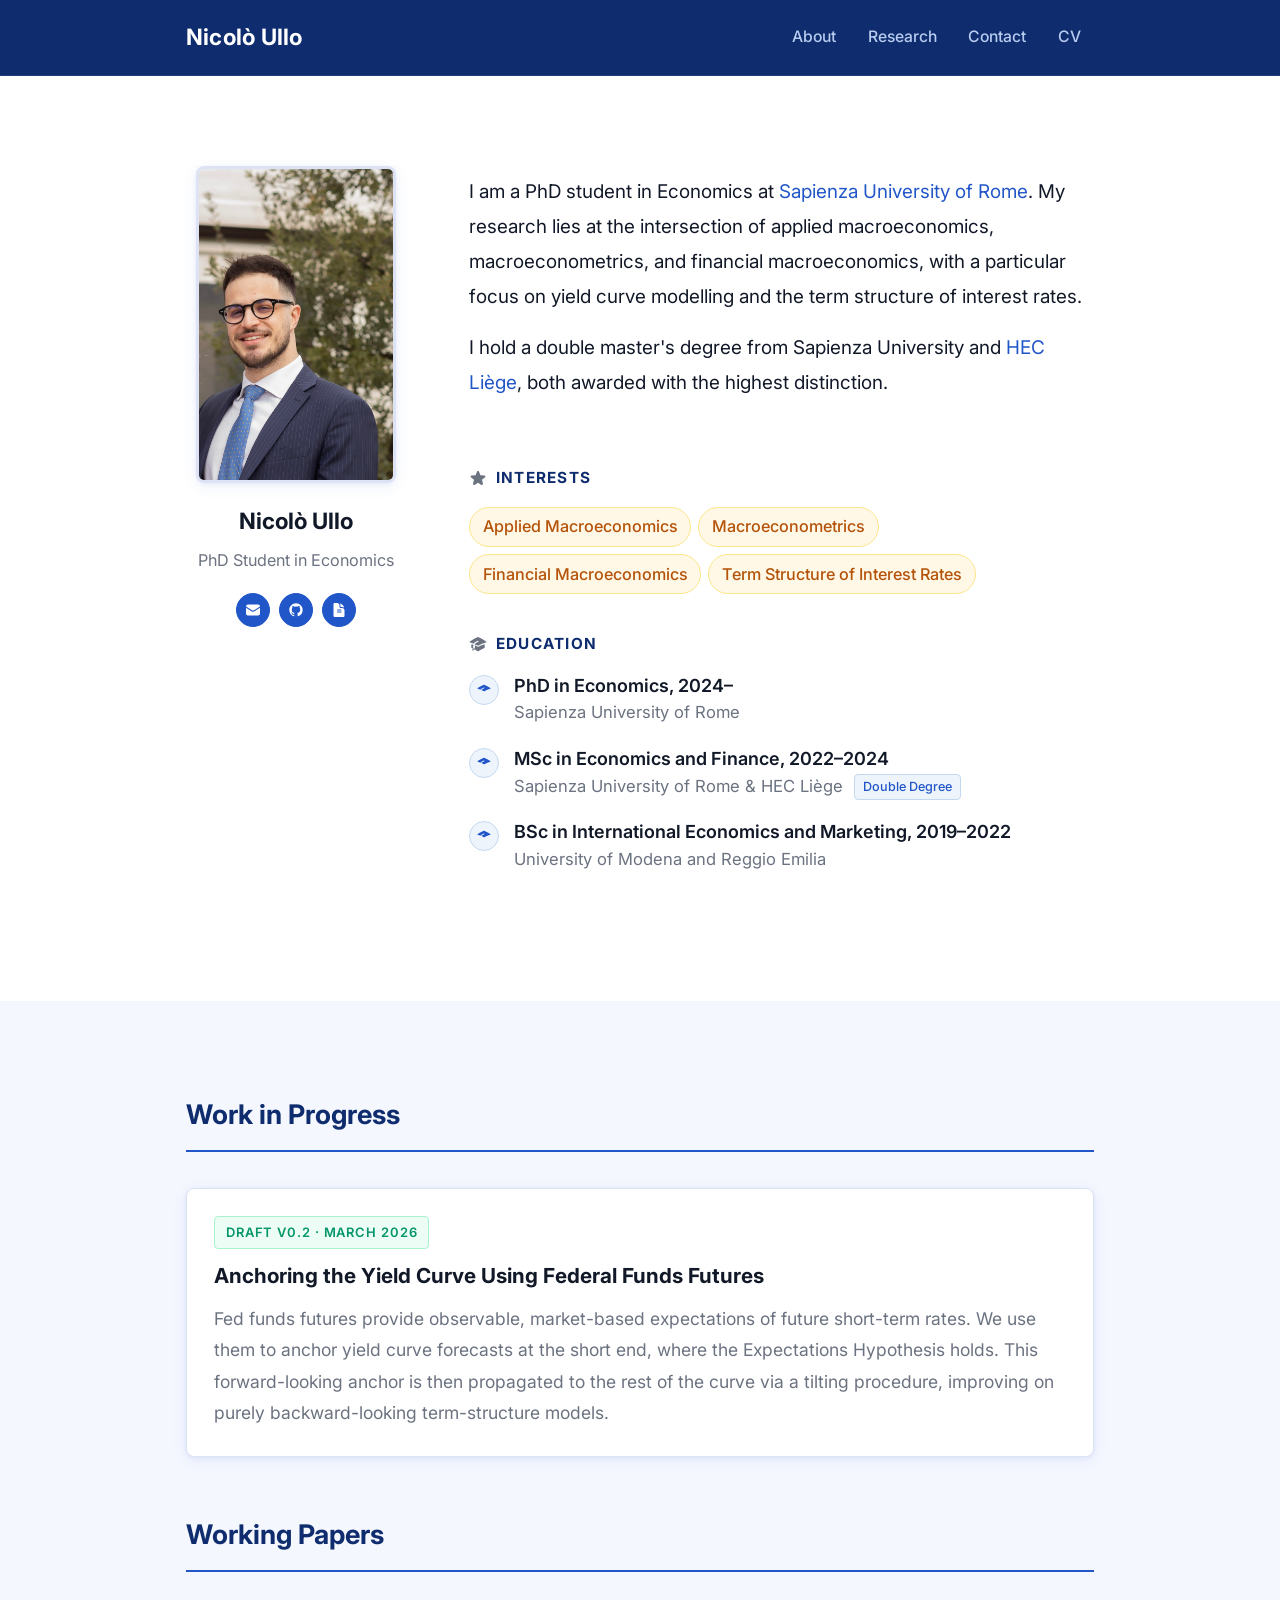
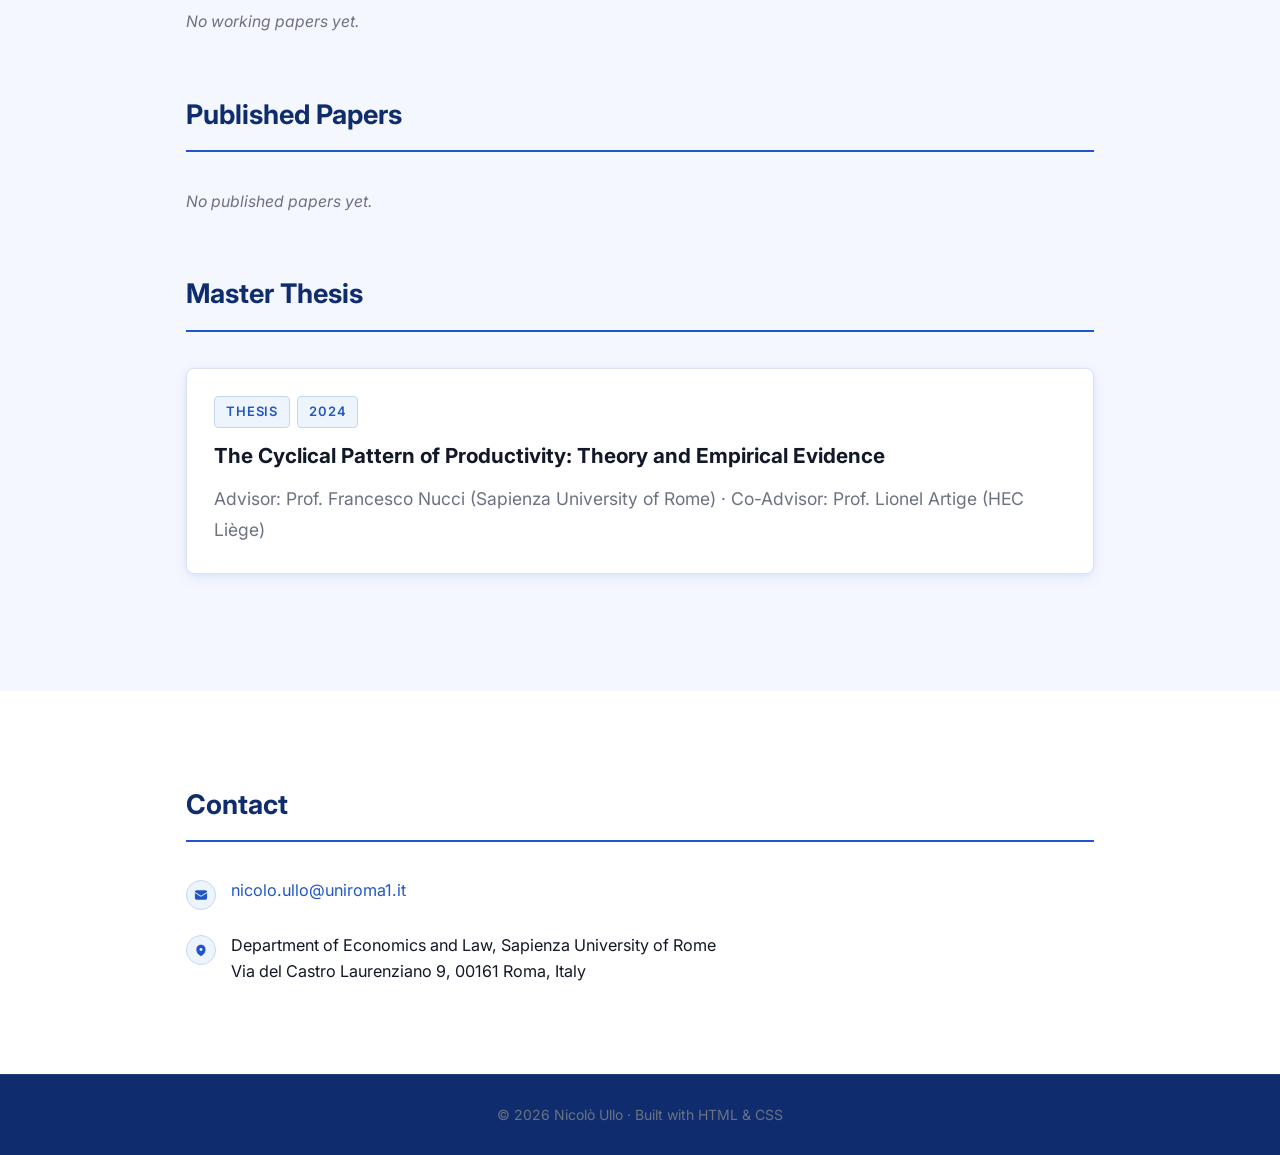
==== index.html @ e96e78f5 "Switch to rectangular profile photo" ====
<!DOCTYPE html>
<html lang="en">
<head>
  <meta charset="UTF-8" />
  <meta name="viewport" content="width=device-width, initial-scale=1.0" />
  <title>Nicolò Ullo</title>
  <link rel="stylesheet" href="style.css" />
  <link rel="preconnect" href="https://fonts.googleapis.com" />
  <link rel="preconnect" href="https://fonts.gstatic.com" crossorigin />
  <link href="https://fonts.googleapis.com/css2?family=Inter:wght@300;400;500;600;700&display=swap" rel="stylesheet" />
</head>
<body>

  <!-- ══════════════════════════════════════════
       NAVBAR
  ══════════════════════════════════════════ -->
  <nav id="navbar">
    <div class="nav-inner">
      <a class="nav-brand" href="#">Nicolò Ullo</a>

      <button class="nav-burger" aria-label="Menu" onclick="this.classList.toggle('active'); document.getElementById('nav-menu').classList.toggle('open')">
        <span></span><span></span><span></span>
      </button>

      <div class="nav-menu" id="nav-menu">
        <a href="index.html">About</a>
        <a href="research.html">Research</a>
        <a href="#contact">Contact</a>
        <a href="assets/CV.pdf" target="_blank">CV</a>
      </div>
    </div>
  </nav>

  <!-- ══════════════════════════════════════════
       ABOUT
  ══════════════════════════════════════════ -->
  <section id="about">
    <div class="container">
      <div class="about-wrap">

        <!-- LEFT: photo + social -->
        <div class="profile-col">
          <div class="avatar-wrap">
            <img src="profilefoto.jpg" alt="Nicolò Ullo" class="avatar-img" />
          </div>

          <h1 class="profile-name">Nicolò Ullo</h1>
          <p class="profile-role">PhD Student in Economics</p>

          <div class="social-row">
            <!-- Email -->
            <a href="mailto:nicolo.ullo@uniroma1.it" class="social-btn" title="Email">
              <svg xmlns="http://www.w3.org/2000/svg" viewBox="0 0 24 24" fill="currentColor"><path d="M1.5 8.67v8.58a3 3 0 003 3h15a3 3 0 003-3V8.67l-8.928 5.493a3 3 0 01-3.144 0L1.5 8.67z"/><path d="M22.5 6.908V6.75a3 3 0 00-3-3h-15a3 3 0 00-3 3v.158l9.714 5.978a1.5 1.5 0 001.572 0L22.5 6.908z"/></svg>
            </a>
            <!-- GitHub -->
            <a href="https://github.com/nick310799" target="_blank" class="social-btn" title="GitHub">
              <svg xmlns="http://www.w3.org/2000/svg" viewBox="0 0 24 24" fill="currentColor"><path fill-rule="evenodd" d="M12 2C6.477 2 2 6.484 2 12.017c0 4.425 2.865 8.18 6.839 9.504.5.092.682-.217.682-.483 0-.237-.008-.868-.013-1.703-2.782.605-3.369-1.343-3.369-1.343-.454-1.158-1.11-1.466-1.11-1.466-.908-.62.069-.608.069-.608 1.003.07 1.531 1.032 1.531 1.032.892 1.53 2.341 1.088 2.91.832.092-.647.35-1.088.636-1.338-2.22-.253-4.555-1.113-4.555-4.951 0-1.093.39-1.988 1.029-2.688-.103-.253-.446-1.272.098-2.65 0 0 .84-.27 2.75 1.026A9.564 9.564 0 0112 6.844c.85.004 1.705.115 2.504.337 1.909-1.296 2.747-1.027 2.747-1.027.546 1.379.202 2.398.1 2.651.64.7 1.028 1.595 1.028 2.688 0 3.848-2.339 4.695-4.566 4.943.359.309.678.92.678 1.855 0 1.338-.012 2.419-.012 2.747 0 .268.18.58.688.482A10.019 10.019 0 0022 12.017C22 6.484 17.522 2 12 2z" clip-rule="evenodd"/></svg>
            </a>
            <!-- CV -->
            <a href="assets/CV.pdf" target="_blank" class="social-btn" title="Download CV">
              <svg xmlns="http://www.w3.org/2000/svg" viewBox="0 0 24 24" fill="currentColor"><path fill-rule="evenodd" d="M5.625 1.5H9a3.75 3.75 0 013.75 3.75v1.875c0 1.036.84 1.875 1.875 1.875H16.5a3.75 3.75 0 013.75 3.75v7.875c0 1.035-.84 1.875-1.875 1.875H5.625a1.875 1.875 0 01-1.875-1.875V3.375c0-1.036.84-1.875 1.875-1.875zM9.75 14.25a.75.75 0 000 1.5H15a.75.75 0 000-1.5H9.75zm0-3a.75.75 0 000 1.5H15a.75.75 0 000-1.5H9.75z" clip-rule="evenodd"/><path d="M14.25 5.25a5.23 5.23 0 00-1.279-3.434 9.768 9.768 0 016.963 6.963A5.23 5.23 0 0016.5 7.5h-1.875a.375.375 0 01-.375-.375V5.25z"/></svg>
            </a>
          </div>
        </div>

        <!-- RIGHT: bio + interests + education -->
        <div class="bio-col">

          <div class="bio-text">
            <p>
              I am a PhD student in Economics at
              <a href="https://www.uniroma1.it" target="_blank">Sapienza University of Rome</a>.
              My research lies at the intersection of
              applied macroeconomics, macroeconometrics, and financial macroeconomics, with a
              particular focus on yield curve modelling and the term structure of interest rates.
            </p>
            <p>
              I hold a double master's degree from Sapienza University and
              <a href="https://www.hec.uliege.be" target="_blank">HEC Liège</a>,
              both awarded with the highest distinction.
            </p>
          </div>

          <!-- Interests -->
          <div class="widget-block">
            <h3 class="widget-title">
              <svg xmlns="http://www.w3.org/2000/svg" viewBox="0 0 24 24" fill="currentColor" width="18" height="18"><path fill-rule="evenodd" d="M10.788 3.21c.448-1.077 1.976-1.077 2.424 0l2.082 5.007 5.404.433c1.164.093 1.636 1.545.749 2.305l-4.117 3.527 1.257 5.273c.271 1.136-.964 2.033-1.96 1.425L12 18.354 7.373 21.18c-.996.608-2.231-.29-1.96-1.425l1.257-5.273-4.117-3.527c-.887-.76-.415-2.212.749-2.305l5.404-.433 2.082-5.006z" clip-rule="evenodd"/></svg>
              Interests
            </h3>
            <ul class="interest-list">
              <li>Applied Macroeconomics</li>
              <li>Macroeconometrics</li>
              <li>Financial Macroeconomics</li>
              <li>Term Structure of Interest Rates</li>
            </ul>
          </div>

          <!-- Education -->
          <div class="widget-block">
            <h3 class="widget-title">
              <svg xmlns="http://www.w3.org/2000/svg" viewBox="0 0 24 24" fill="currentColor" width="18" height="18"><path d="M11.7 2.805a.75.75 0 01.6 0A60.65 60.65 0 0122.83 8.72a.75.75 0 01-.231 1.337 49.949 49.949 0 00-9.902 3.912l-.003.002-.34.18a.75.75 0 01-.707 0A50.009 50.009 0 007.5 12.174v-.224c0-.131.067-.248.172-.311a54.614 54.614 0 014.653-2.52.75.75 0 00-.65-1.352 56.129 56.129 0 00-4.78 2.589 1.858 1.858 0 00-.859 1.228 49.803 49.803 0 00-4.634-1.527.75.75 0 01-.231-1.337A60.653 60.653 0 0111.7 2.805z"/><path d="M13.06 15.473a48.45 48.45 0 017.666-3.282c.134 1.414.22 2.843.255 4.285a.75.75 0 01-.46.71 47.878 47.878 0 00-8.105 4.342.75.75 0 01-.832 0 47.877 47.877 0 00-8.104-4.342.75.75 0 01-.461-.71c.035-1.442.121-2.87.255-4.286A48.4 48.4 0 016 13.18v1.27a1.5 1.5 0 00-.14 2.508c-.09.38-.222.753-.397 1.11.452.213.901.434 1.346.661a6.729 6.729 0 00.551-1.608 1.5 1.5 0 00.14-2.67v-.645a48.549 48.549 0 013.44 1.668 2.25 2.25 0 002.12 0z"/><path d="M4.462 19.462c.42-.419.753-.89 1-1.394.453.213.902.434 1.347.661a6.743 6.743 0 01-1.286 1.794.75.75 0 11-1.06-1.06z"/></svg>
              Education
            </h3>
            <div class="edu-entries">

              <div class="edu-entry">
                <div class="edu-icon">
                  <svg xmlns="http://www.w3.org/2000/svg" viewBox="0 0 24 24" fill="currentColor"><path d="M11.7 2.805a.75.75 0 01.6 0A60.65 60.65 0 0122.83 8.72a.75.75 0 01-.231 1.337 49.949 49.949 0 00-9.902 3.912l-.003.002-.34.18a.75.75 0 01-.707 0A50.009 50.009 0 007.5 12.174v-.224c0-.131.067-.248.172-.311a54.614 54.614 0 014.653-2.52.75.75 0 00-.65-1.352 56.129 56.129 0 00-4.78 2.589 1.858 1.858 0 00-.859 1.228 49.803 49.803 0 00-4.634-1.527.75.75 0 01-.231-1.337A60.653 60.653 0 0111.7 2.805z"/></svg>
                </div>
                <div>
                  <p class="edu-degree">PhD in Economics, 2024–</p>
                  <p class="edu-school">Sapienza University of Rome</p>
                </div>
              </div>

              <div class="edu-entry">
                <div class="edu-icon">
                  <svg xmlns="http://www.w3.org/2000/svg" viewBox="0 0 24 24" fill="currentColor"><path d="M11.7 2.805a.75.75 0 01.6 0A60.65 60.65 0 0122.83 8.72a.75.75 0 01-.231 1.337 49.949 49.949 0 00-9.902 3.912l-.003.002-.34.18a.75.75 0 01-.707 0A50.009 50.009 0 007.5 12.174v-.224c0-.131.067-.248.172-.311a54.614 54.614 0 014.653-2.52.75.75 0 00-.65-1.352 56.129 56.129 0 00-4.78 2.589 1.858 1.858 0 00-.859 1.228 49.803 49.803 0 00-4.634-1.527.75.75 0 01-.231-1.337A60.653 60.653 0 0111.7 2.805z"/></svg>
                </div>
                <div>
                  <p class="edu-degree">MSc in Economics and Finance, 2022–2024</p>
                  <p class="edu-school">Sapienza University of Rome &amp; HEC Liège <span class="edu-tag">Double Degree</span></p>
                </div>
              </div>

              <div class="edu-entry">
                <div class="edu-icon">
                  <svg xmlns="http://www.w3.org/2000/svg" viewBox="0 0 24 24" fill="currentColor"><path d="M11.7 2.805a.75.75 0 01.6 0A60.65 60.65 0 0122.83 8.72a.75.75 0 01-.231 1.337 49.949 49.949 0 00-9.902 3.912l-.003.002-.34.18a.75.75 0 01-.707 0A50.009 50.009 0 007.5 12.174v-.224c0-.131.067-.248.172-.311a54.614 54.614 0 014.653-2.52.75.75 0 00-.65-1.352 56.129 56.129 0 00-4.78 2.589 1.858 1.858 0 00-.859 1.228 49.803 49.803 0 00-4.634-1.527.75.75 0 01-.231-1.337A60.653 60.653 0 0111.7 2.805z"/></svg>
                </div>
                <div>
                  <p class="edu-degree">BSc in International Economics and Marketing, 2019–2022</p>
                  <p class="edu-school">University of Modena and Reggio Emilia</p>
                </div>
              </div>

            </div>
          </div>

        </div><!-- /bio-col -->
      </div><!-- /about-wrap -->
    </div>
  </section>

  <!-- ══════════════════════════════════════════
       RESEARCH
  ══════════════════════════════════════════ -->
  <section id="research">
    <div class="container">

      <!-- Work in Progress -->
      <h2 class="section-title">Work in Progress</h2>

      <div class="pub-card">
        <div class="pub-body">
          <div class="pub-tags">
            <span class="pub-tag tag-wip">Draft v0.2 · March 2026</span>
          </div>
          <h3 class="pub-title">Anchoring the Yield Curve Using Federal Funds Futures</h3>
          <p class="pub-abstract">
            Fed funds futures provide observable, market-based expectations of future short-term
            rates. We use them to anchor yield curve forecasts at the short end, where the
            Expectations Hypothesis holds. This forward-looking anchor is then propagated to the
            rest of the curve via a tilting procedure, improving on purely backward-looking
            term-structure models.
          </p>
        </div>
      </div>

      <!-- Working Papers -->
      <h2 class="section-title" style="margin-top:3rem;">Working Papers</h2>
      <p class="pub-empty">No working papers yet.</p>

      <!-- Published Papers -->
      <h2 class="section-title" style="margin-top:3rem;">Published Papers</h2>
      <p class="pub-empty">No published papers yet.</p>

      <!-- Master Thesis -->
      <h2 class="section-title" style="margin-top:3rem;">Master Thesis</h2>

      <div class="pub-card">
        <div class="pub-body">
          <div class="pub-tags">
            <span class="pub-tag">Thesis</span>
            <span class="pub-tag">2024</span>
          </div>
          <h3 class="pub-title">The Cyclical Pattern of Productivity: Theory and Empirical Evidence</h3>
          <p class="pub-abstract">
            Advisor: Prof. Francesco Nucci (Sapienza University of Rome) ·
            Co-Advisor: Prof. Lionel Artige (HEC Liège)
          </p>
        </div>
      </div>

    </div>
  </section>

  <!-- ══════════════════════════════════════════
       CONTACT
  ══════════════════════════════════════════ -->
  <section id="contact">
    <div class="container">
      <h2 class="section-title">Contact</h2>
      <div class="contact-block">
        <div class="contact-item">
          <div class="contact-icon">
            <svg xmlns="http://www.w3.org/2000/svg" viewBox="0 0 24 24" fill="currentColor"><path d="M1.5 8.67v8.58a3 3 0 003 3h15a3 3 0 003-3V8.67l-8.928 5.493a3 3 0 01-3.144 0L1.5 8.67z"/><path d="M22.5 6.908V6.75a3 3 0 00-3-3h-15a3 3 0 00-3 3v.158l9.714 5.978a1.5 1.5 0 001.572 0L22.5 6.908z"/></svg>
          </div>
          <a href="mailto:nicolo.ullo@uniroma1.it">nicolo.ullo@uniroma1.it</a>
        </div>
        <div class="contact-item">
          <div class="contact-icon">
            <svg xmlns="http://www.w3.org/2000/svg" viewBox="0 0 24 24" fill="currentColor"><path fill-rule="evenodd" d="M11.54 22.351l.07.04.028.016a.76.76 0 00.723 0l.028-.015.071-.041a16.975 16.975 0 001.144-.742 19.58 19.58 0 002.683-2.282c1.944-2.003 3.5-4.697 3.5-8.336C20 6.03 16.192 3 12 3c-4.19 0-8 3.03-8 8.007 0 3.639 1.556 6.333 3.5 8.336a19.58 19.58 0 002.683 2.282 16.974 16.974 0 001.144.742zM12 13.5a2.5 2.5 0 100-5 2.5 2.5 0 000 5z" clip-rule="evenodd"/></svg>
          </div>
          <span>Department of Economics and Law, Sapienza University of Rome<br />Via del Castro Laurenziano 9, 00161 Roma, Italy</span>
        </div>
      </div>
    </div>
  </section>

  <footer>
    <div class="container">
      <p>© 2026 Nicolò Ullo · Built with HTML &amp; CSS</p>
    </div>
  </footer>

</body>
</html>
---- style.css ----
/* =============================================
   TOKENS — light theme
   ============================================= */
:root {
  --bg:        #ffffff;
  --bg-2:      #f5f7ff;
  --bg-card:   #ffffff;
  --border:    #dde3f5;
  --text:      #111827;
  --muted:     #6b7280;
  --accent:    #2056c8;
  --accent-h:  #1845aa;
  --navy:      #0f2d6e;
  --font:      'Inter', system-ui, -apple-system, sans-serif;
  --radius:    8px;
  --shadow:    0 1px 4px rgba(32,86,200,0.08), 0 4px 16px rgba(32,86,200,0.07);
}

/* =============================================
   RESET
   ============================================= */
*, *::before, *::after { box-sizing: border-box; margin: 0; padding: 0; }
html { scroll-behavior: smooth; font-size: 18px; }

body {
  font-family: var(--font);
  background: var(--bg);
  color: var(--text);
  line-height: 1.8;
  -webkit-font-smoothing: antialiased;
}

a { color: var(--accent); text-decoration: none; }
a:hover { text-decoration: underline; }

img { display: block; max-width: 100%; }

.container {
  max-width: 980px;
  margin: 0 auto;
  padding: 0 2rem;
}

/* =============================================
   NAVBAR
   ============================================= */
#navbar {
  position: sticky;
  top: 0;
  z-index: 999;
  background: var(--navy);
  border-bottom: 1px solid rgba(255,255,255,0.08);
}

.nav-inner {
  max-width: 980px;
  margin: 0 auto;
  padding: 0 2rem;
  height: 75px;
  display: flex;
  align-items: center;
  justify-content: space-between;
  gap: 1rem;
}

.nav-brand {
  font-size: 1.25rem;
  font-weight: 700;
  color: #ffffff;
  letter-spacing: 0.01em;
  flex-shrink: 0;
}
.nav-brand:hover { color: #a8c4ff; text-decoration: none; }

.nav-menu {
  display: flex;
  gap: 0.25rem;
}

.nav-menu a {
  font-size: 0.875rem;
  font-weight: 500;
  color: #b8ccf0;
  padding: 0.35rem 0.75rem;
  border-radius: 6px;
  transition: color 0.15s, background 0.15s;
}
.nav-menu a:hover {
  color: #ffffff;
  background: rgba(255,255,255,0.1);
  text-decoration: none;
}

/* hamburger */
.nav-burger {
  display: none;
  flex-direction: column;
  gap: 5px;
  background: none;
  border: none;
  cursor: pointer;
  padding: 4px;
}
.nav-burger span {
  display: block;
  width: 22px;
  height: 2px;
  background: #ffffff;
  border-radius: 2px;
  transition: all 0.25s;
}

/* =============================================
   PAGE HEADER (research page)
   ============================================= */
.page-header {
  background: linear-gradient(135deg, var(--accent) 0%, #3a6fd8 100%);
  padding: 3.5rem 0 3rem;
  color: #fff;
}
.page-header h1 {
  font-size: 2rem;
  font-weight: 700;
  margin-bottom: 0.4rem;
}
.page-header p {
  font-size: 0.9rem;
  opacity: 0.85;
}

.nav-active {
  color: #ffffff !important;
  background: rgba(255,255,255,0.15) !important;
}

/* =============================================
   SECTION COMMON
   ============================================= */
section {
  padding: 5rem 0;
}

section:nth-of-type(even) {
  background: var(--bg-2);
}

.section-title {
  font-size: 1.5rem;
  font-weight: 700;
  color: var(--navy);
  margin-bottom: 2rem;
  padding-bottom: 0.6rem;
  border-bottom: 2px solid var(--accent);
}

/* =============================================
   ABOUT
   ============================================= */
.about-wrap {
  display: flex;
  gap: 3.5rem;
  align-items: flex-start;
}

/* --- LEFT COLUMN --- */
.profile-col {
  display: flex;
  flex-direction: column;
  align-items: center;
  flex-shrink: 0;
  width: 220px;
  text-align: center;
}

.avatar-wrap {
  margin-bottom: 1rem;
}

/* Real photo */
.avatar-img {
  width: 200px;
  height: auto;
  border-radius: var(--radius);
  border: 3px solid var(--border);
  box-shadow: var(--shadow);
}

/* Placeholder (initials) */
.avatar-placeholder {
  width: 200px;
  height: 200px;
  border-radius: 50%;
  background: #eef4fb;
  border: 3px solid var(--border);
  display: flex;
  align-items: center;
  justify-content: center;
  font-size: 2rem;
  font-weight: 700;
  color: var(--accent);
  letter-spacing: 0.05em;
}

.profile-name {
  font-size: 1.25rem;
  font-weight: 700;
  color: var(--text);
  margin-bottom: 0.2rem;
}

.profile-role {
  font-size: 0.9rem;
  color: var(--muted);
  margin-bottom: 1rem;
}

/* Social icon buttons */
.social-row {
  display: flex;
  gap: 0.5rem;
  flex-wrap: wrap;
  justify-content: center;
}

.social-btn {
  display: flex;
  align-items: center;
  justify-content: center;
  width: 34px;
  height: 34px;
  border-radius: 50%;
  background: var(--accent);
  border: 1px solid var(--accent);
  color: #fff;
  transition: background 0.15s, color 0.15s, border-color 0.15s;
}
.social-btn svg { width: 16px; height: 16px; }
.social-btn:hover {
  background: var(--navy);
  border-color: var(--navy);
  color: #fff;
  text-decoration: none;
}

/* --- RIGHT COLUMN --- */
.bio-col {
  flex: 1;
  min-width: 0;
  padding-top: 0.5rem;
}

.bio-text {
  font-size: 1.05rem;
  color: var(--text);
  line-height: 1.85;
  margin-bottom: 3.5rem;
}
.bio-text p + p { margin-top: 0.9rem; }
.bio-text a { color: var(--accent); }
.bio-text a:hover { text-decoration: underline; }

/* Widgets (Interests / Education) */
.widget-block {
  margin-bottom: 2rem;
}

.widget-title {
  display: flex;
  align-items: center;
  gap: 0.5rem;
  font-size: 0.85rem;
  font-weight: 700;
  text-transform: uppercase;
  letter-spacing: 0.08em;
  color: var(--navy);
  margin-bottom: 0.85rem;
}
.widget-title svg { color: var(--muted); flex-shrink: 0; }

/* Interests list */
.interest-list {
  list-style: none;
  display: flex;
  flex-wrap: wrap;
  gap: 0.4rem;
}

.interest-list li {
  font-size: 0.9rem;
  font-weight: 500;
  background: #fff8e6;
  color: #b45309;
  border: 1px solid #fde68a;
  padding: 0.25rem 0.7rem;
  border-radius: 20px;
}

/* Education entries */
.edu-entries {
  display: flex;
  flex-direction: column;
  gap: 1rem;
}

.edu-entry {
  display: flex;
  gap: 0.85rem;
  align-items: flex-start;
}

.edu-icon {
  flex-shrink: 0;
  width: 30px;
  height: 30px;
  border-radius: 50%;
  background: #eef4fb;
  border: 1px solid #c3d9f0;
  display: flex;
  align-items: center;
  justify-content: center;
  margin-top: 2px;
}
.edu-icon svg { width: 14px; height: 14px; color: var(--accent); }

.edu-degree {
  font-size: 1rem;
  font-weight: 600;
  color: var(--text);
  line-height: 1.4;
}

.edu-school {
  font-size: 0.925rem;
  color: var(--muted);
}

.edu-honor {
  font-size: 0.875rem;
  color: var(--muted);
  font-style: italic;
}

.edu-tag {
  display: inline-block;
  font-size: 0.7rem;
  font-style: normal;
  font-weight: 500;
  background: #eef4fb;
  color: var(--accent);
  border: 1px solid #c3d9f0;
  padding: 0.05rem 0.45rem;
  border-radius: 4px;
  margin-left: 0.3rem;
  vertical-align: middle;
}

/* =============================================
   RESEARCH / PUBLICATIONS
   ============================================= */
.pub-card {
  background: var(--bg-card);
  border: 1px solid var(--border);
  border-radius: var(--radius);
  overflow: hidden;
  margin-bottom: 1.5rem;
  box-shadow: var(--shadow);
  transition: border-color 0.2s, box-shadow 0.2s;
}
.pub-card:hover {
  border-color: var(--accent);
  box-shadow: 0 4px 24px rgba(29,111,196,0.1);
}

.pub-body {
  padding: 1.5rem;
}

.pub-tags {
  display: flex;
  flex-wrap: wrap;
  gap: 0.4rem;
  margin-bottom: 0.75rem;
}

.pub-tag {
  font-size: 0.72rem;
  font-weight: 600;
  text-transform: uppercase;
  letter-spacing: 0.07em;
  padding: 0.2rem 0.6rem;
  border-radius: 4px;
  background: #eef4fb;
  color: var(--accent);
  border: 1px solid #c3d9f0;
}

.tag-wip {
  background: #ecfdf5;
  color: #059669;
  border-color: #a7f3d0;
}

.pub-title {
  font-size: 1.15rem;
  font-weight: 700;
  color: var(--text);
  line-height: 1.4;
  margin-bottom: 0.65rem;
}

.pub-abstract {
  font-size: 0.975rem;
  color: var(--muted);
  line-height: 1.8;
}

.pub-empty {
  font-size: 0.875rem;
  color: var(--muted);
  font-style: italic;
}

/* =============================================
   CONTACT
   ============================================= */
.contact-block {
  display: flex;
  flex-direction: column;
  gap: 1.25rem;
}

.contact-item {
  display: flex;
  align-items: flex-start;
  gap: 0.85rem;
  font-size: 0.9rem;
  color: var(--text);
  line-height: 1.6;
}

.contact-icon {
  flex-shrink: 0;
  width: 30px;
  height: 30px;
  border-radius: 50%;
  background: #eef4fb;
  border: 1px solid #c3d9f0;
  display: flex;
  align-items: center;
  justify-content: center;
  margin-top: 2px;
}
.contact-icon svg { width: 14px; height: 14px; color: var(--accent); }

.contact-item a { color: var(--accent); }
.contact-item a:hover { text-decoration: underline; }

/* =============================================
   FOOTER
   ============================================= */
footer {
  background: var(--navy);
  border-top: 1px solid rgba(255,255,255,0.08);
  padding: 1.5rem 0;
}

footer p {
  color: #7a9acc;
}

footer p {
  text-align: center;
  font-size: 0.78rem;
  color: var(--muted);
}

/* =============================================
   RESPONSIVE
   ============================================= */
@media (max-width: 700px) {
  .about-wrap {
    flex-direction: column;
    gap: 2rem;
    align-items: center;
  }
  .profile-col {
    width: 100%;
  }
  .avatar-placeholder,
  .avatar-img {
    width: 150px;
    height: 150px;
  }

  .nav-menu {
    display: none;
    position: absolute;
    top: 60px;
    left: 0; right: 0;
    flex-direction: column;
    background: var(--bg);
    border-bottom: 1px solid var(--border);
    padding: 1rem 1.5rem;
    gap: 0.25rem;
    box-shadow: 0 4px 12px rgba(0,0,0,0.08);
  }
  .nav-menu.open { display: flex; }
  .nav-menu a { font-size: 1rem; padding: 0.5rem 0.5rem; }
  .nav-burger { display: flex; }
}
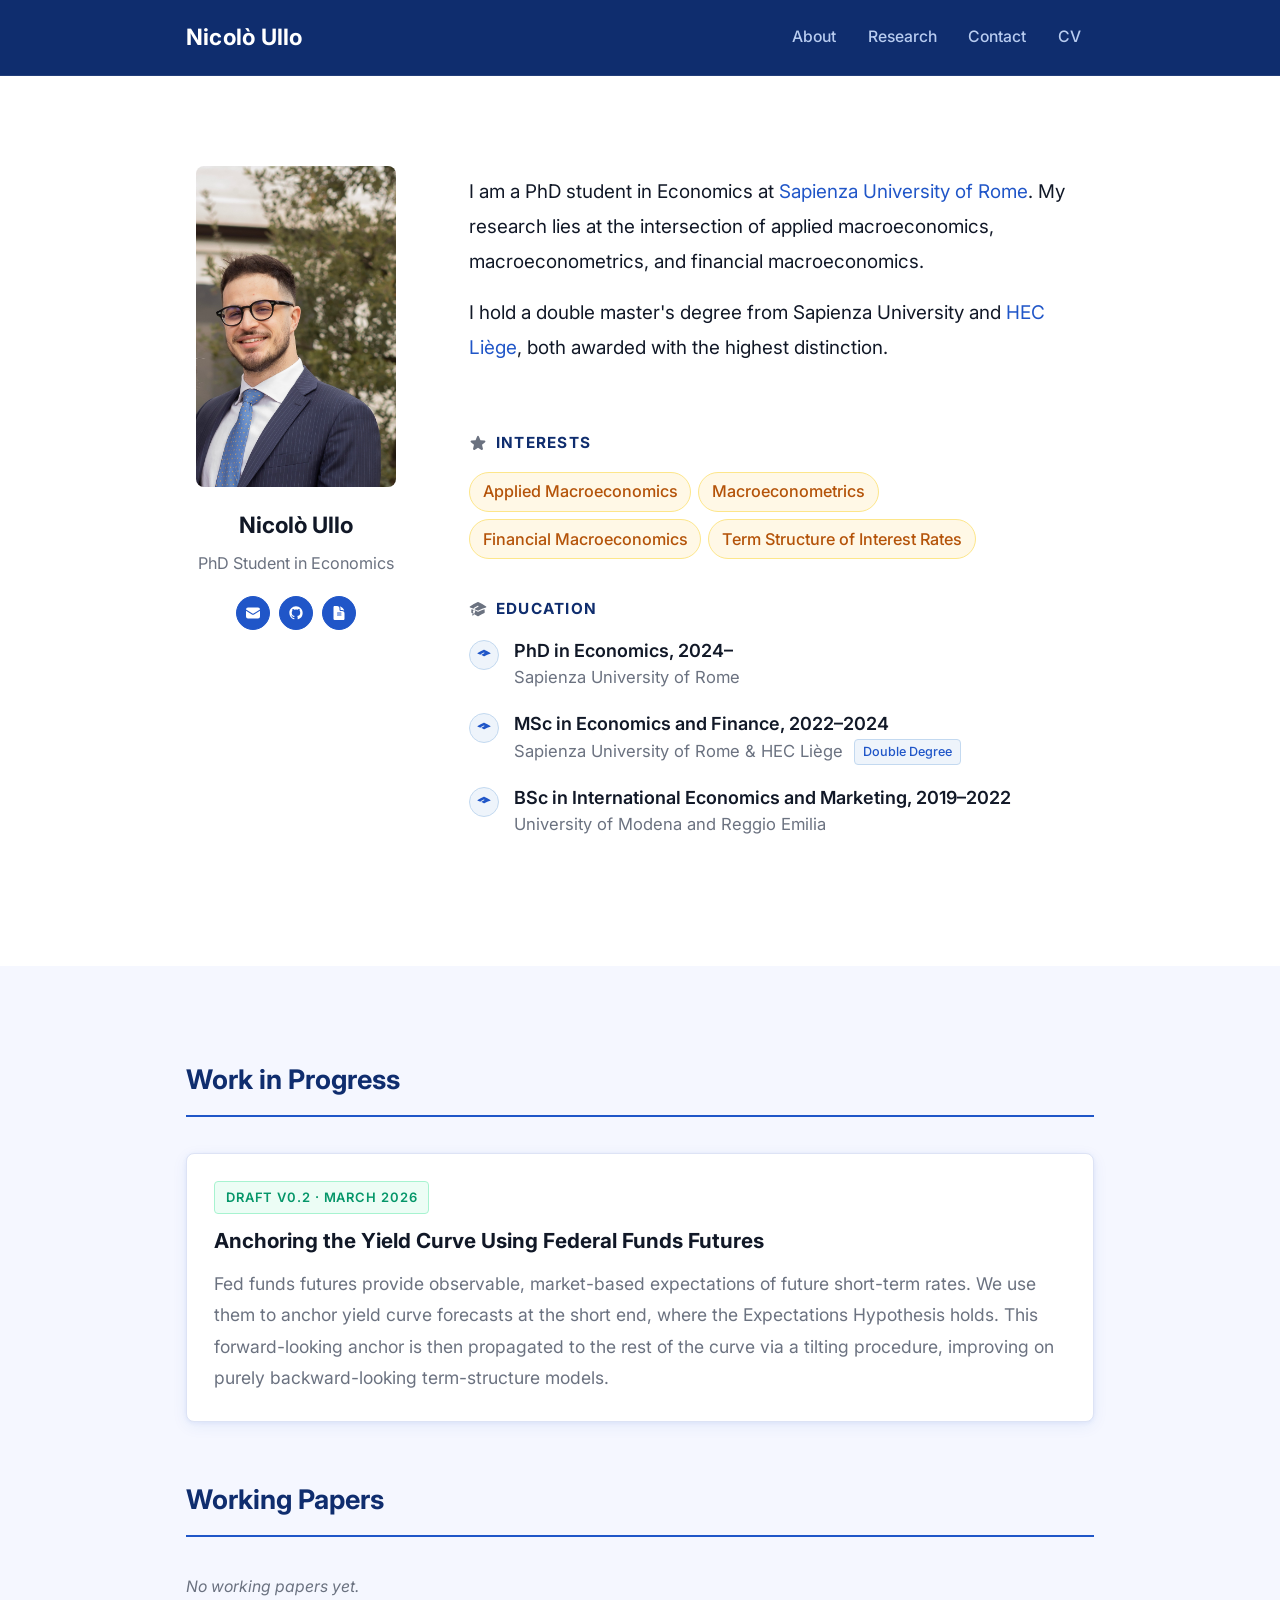
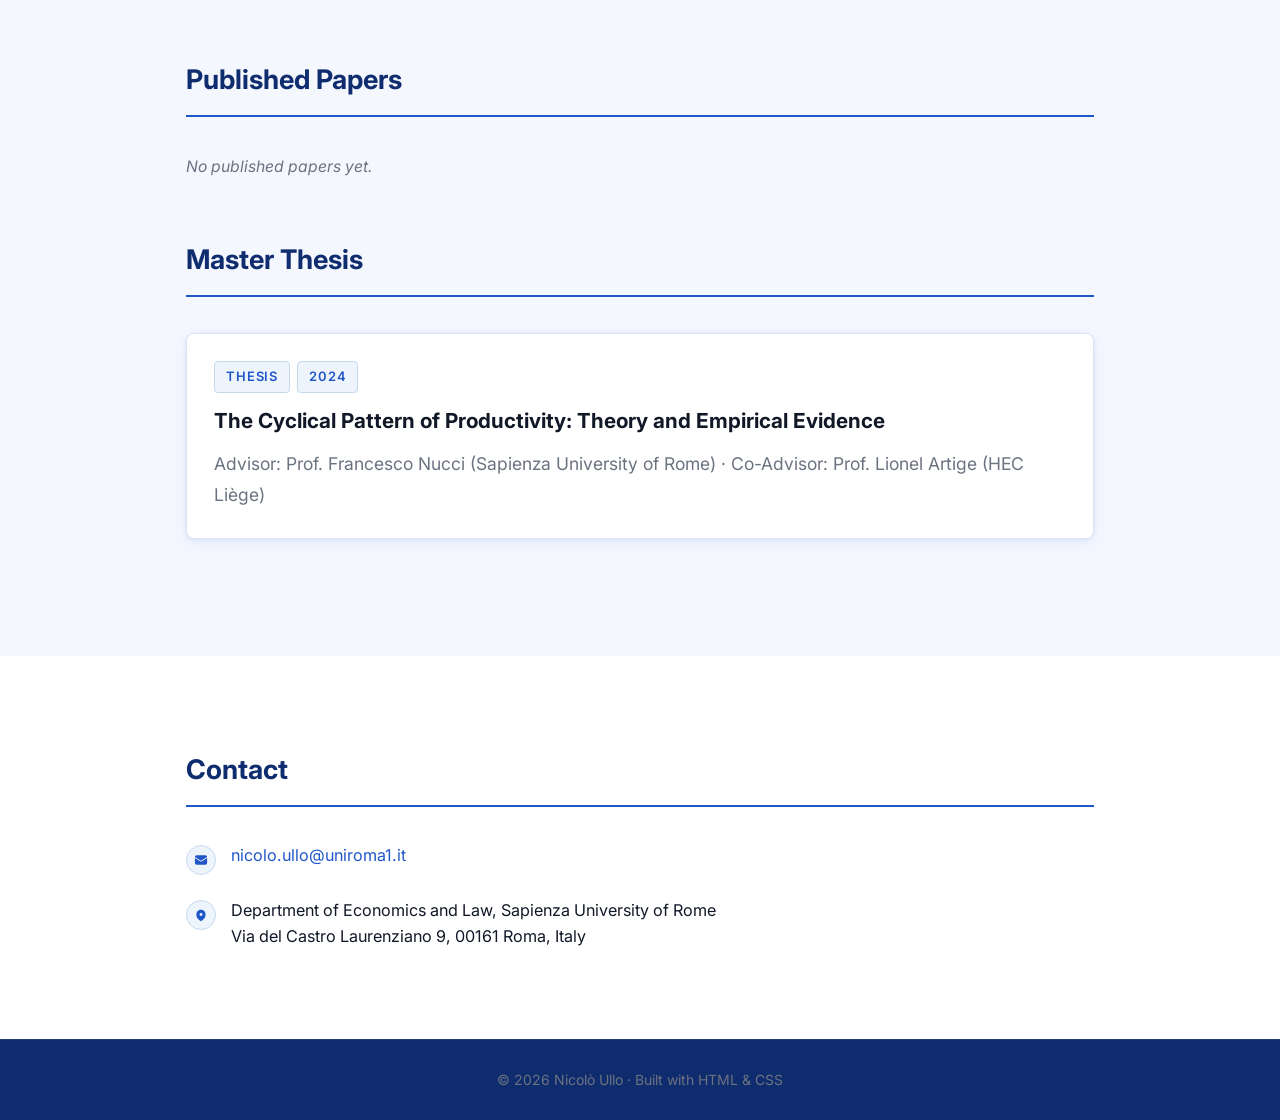
==== commit e1e38aba: "Remove 'with a particular focus on' from bio" ====
--- a/index.html
+++ b/index.html
@@ -71,8 +71,7 @@
               I am a PhD student in Economics at
               <a href="https://www.uniroma1.it" target="_blank">Sapienza University of Rome</a>.
               My research lies at the intersection of
-              applied macroeconomics, macroeconometrics, and financial macroeconomics, with a
-              particular focus on yield curve modelling and the term structure of interest rates.
+              applied macroeconomics, macroeconometrics, and financial macroeconomics.
             </p>
             <p>
               I hold a double master's degree from Sapienza University and
--- a/style.css
+++ b/style.css
@@ -181,8 +181,6 @@
   width: 200px;
   height: auto;
   border-radius: var(--radius);
-  border: 3px solid var(--border);
-  box-shadow: var(--shadow);
 }
 
 /* Placeholder (initials) */
@@ -486,10 +484,13 @@
   .profile-col {
     width: 100%;
   }
-  .avatar-placeholder,
-  .avatar-img {
+  .avatar-placeholder {
     width: 150px;
     height: 150px;
+  }
+  .avatar-img {
+    width: 180px;
+    height: auto;
   }
 
   .nav-menu {
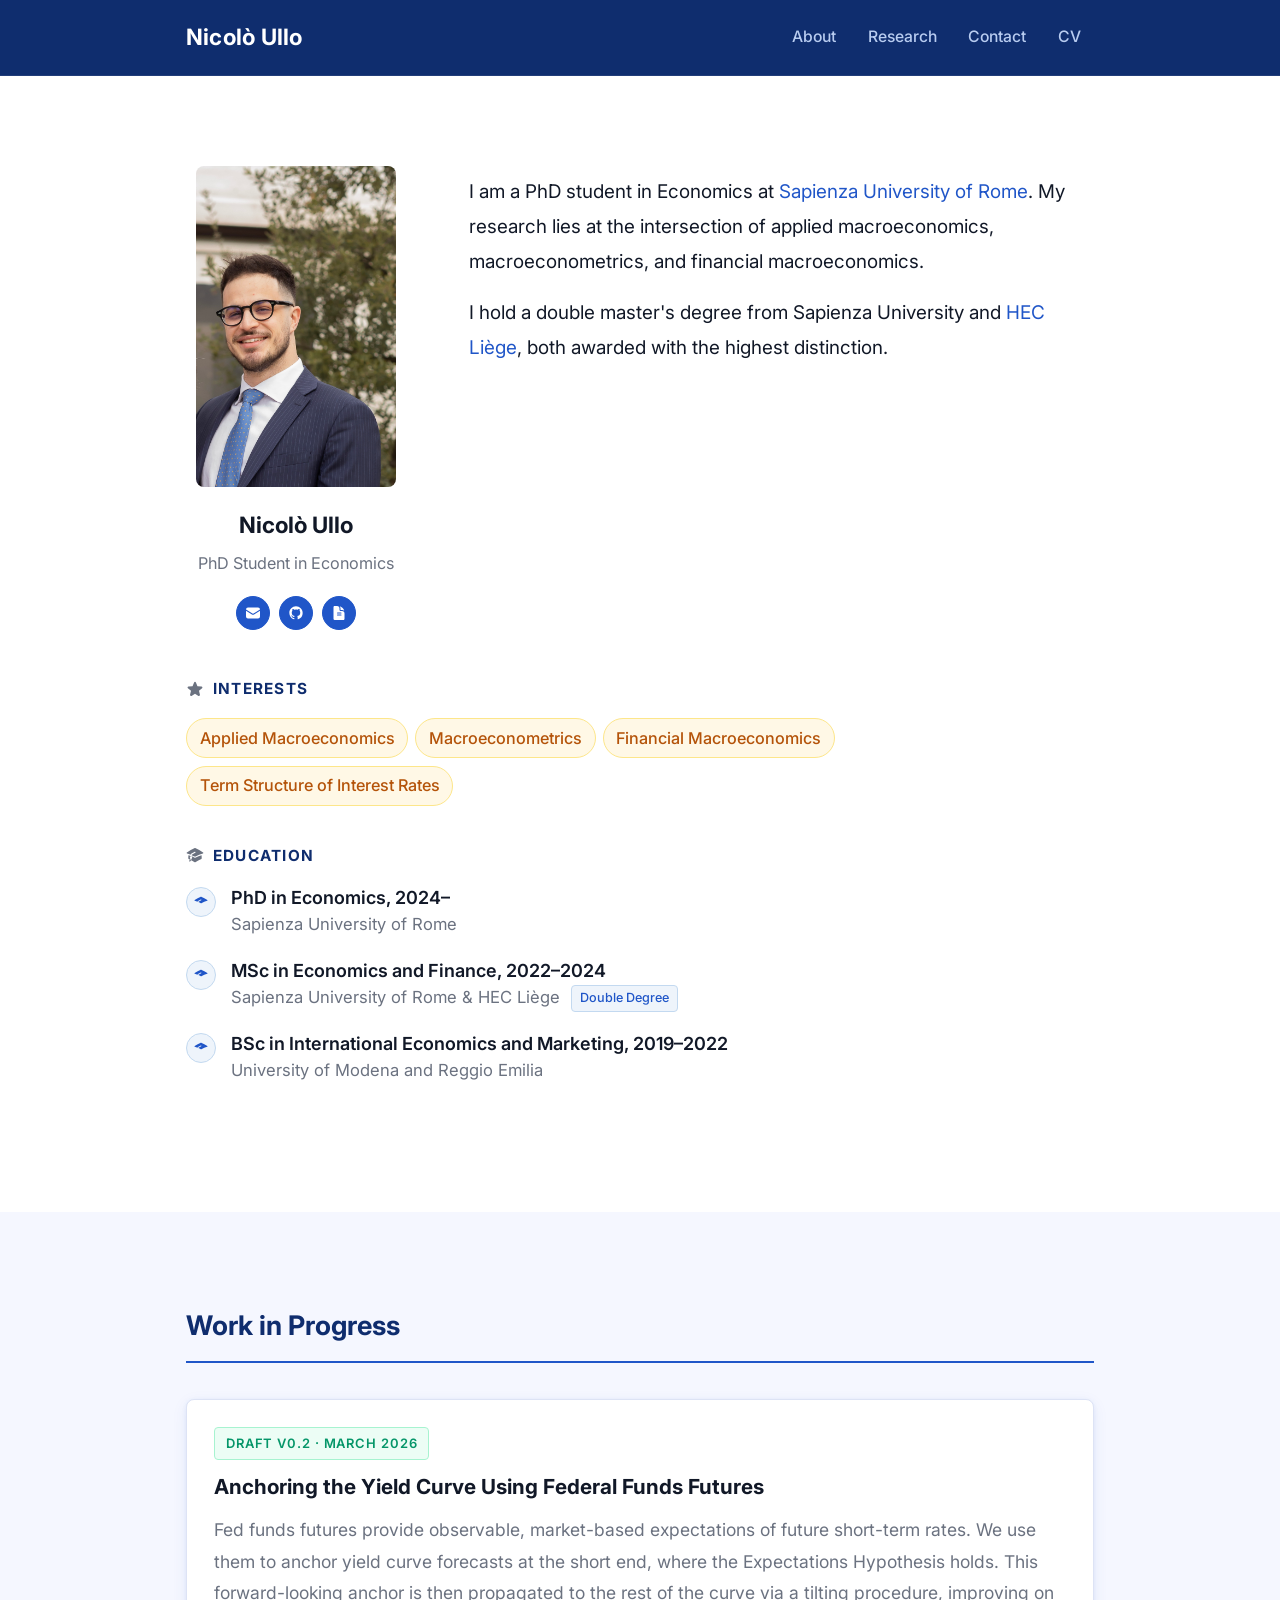
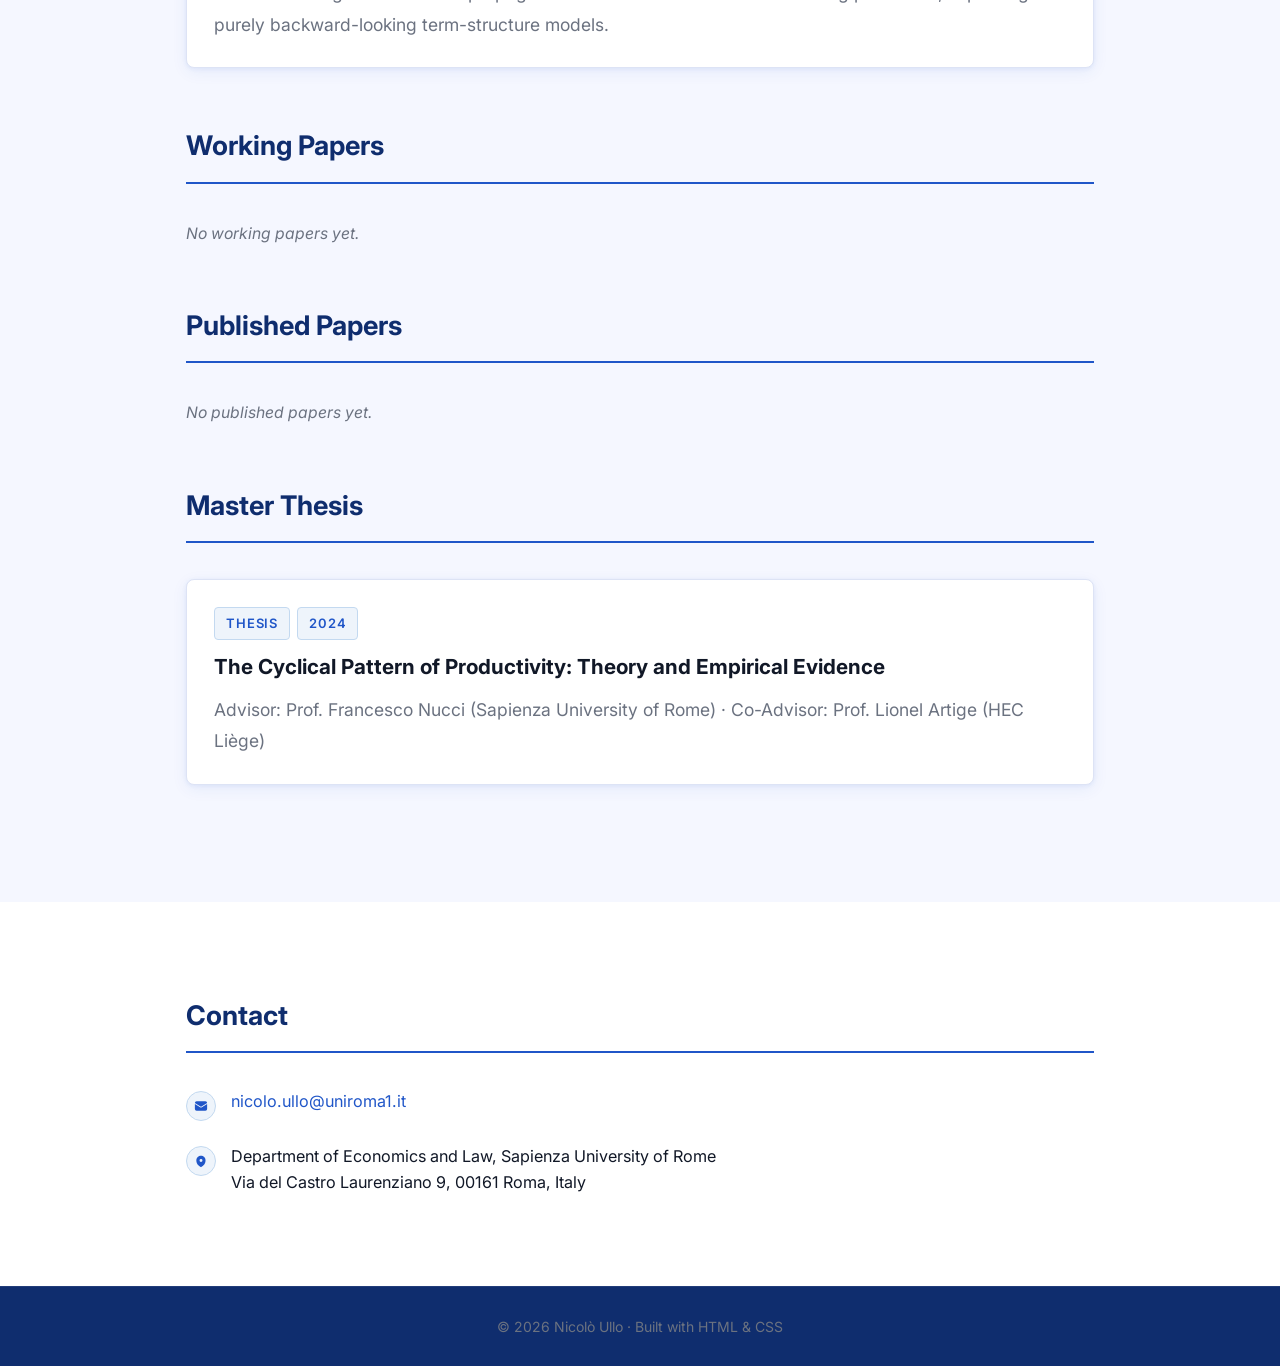
==== commit edfe40e8: "Move interests/education below photo+bio row" ====
--- a/index.html
+++ b/index.html
@@ -63,9 +63,8 @@
           </div>
         </div>
 
-        <!-- RIGHT: bio + interests + education -->
+        <!-- RIGHT: bio only -->
         <div class="bio-col">
-
           <div class="bio-text">
             <p>
               I am a PhD student in Economics at
@@ -79,9 +78,14 @@
               both awarded with the highest distinction.
             </p>
           </div>
-
-          <!-- Interests -->
-          <div class="widget-block">
+        </div><!-- /bio-col -->
+      </div><!-- /about-wrap -->
+
+      <!-- Interests + Education below photo+bio row -->
+      <div class="about-bottom">
+
+        <!-- Interests -->
+        <div class="widget-block">
             <h3 class="widget-title">
               <svg xmlns="http://www.w3.org/2000/svg" viewBox="0 0 24 24" fill="currentColor" width="18" height="18"><path fill-rule="evenodd" d="M10.788 3.21c.448-1.077 1.976-1.077 2.424 0l2.082 5.007 5.404.433c1.164.093 1.636 1.545.749 2.305l-4.117 3.527 1.257 5.273c.271 1.136-.964 2.033-1.96 1.425L12 18.354 7.373 21.18c-.996.608-2.231-.29-1.96-1.425l1.257-5.273-4.117-3.527c-.887-.76-.415-2.212.749-2.305l5.404-.433 2.082-5.006z" clip-rule="evenodd"/></svg>
               Interests
@@ -135,8 +139,7 @@
             </div>
           </div>
 
-        </div><!-- /bio-col -->
-      </div><!-- /about-wrap -->
+      </div><!-- /about-bottom -->
     </div>
   </section>
 
--- a/style.css
+++ b/style.css
@@ -160,6 +160,10 @@
   display: flex;
   gap: 3.5rem;
   align-items: flex-start;
+}
+
+.about-bottom {
+  margin-top: 2.5rem;
 }
 
 /* --- LEFT COLUMN --- */
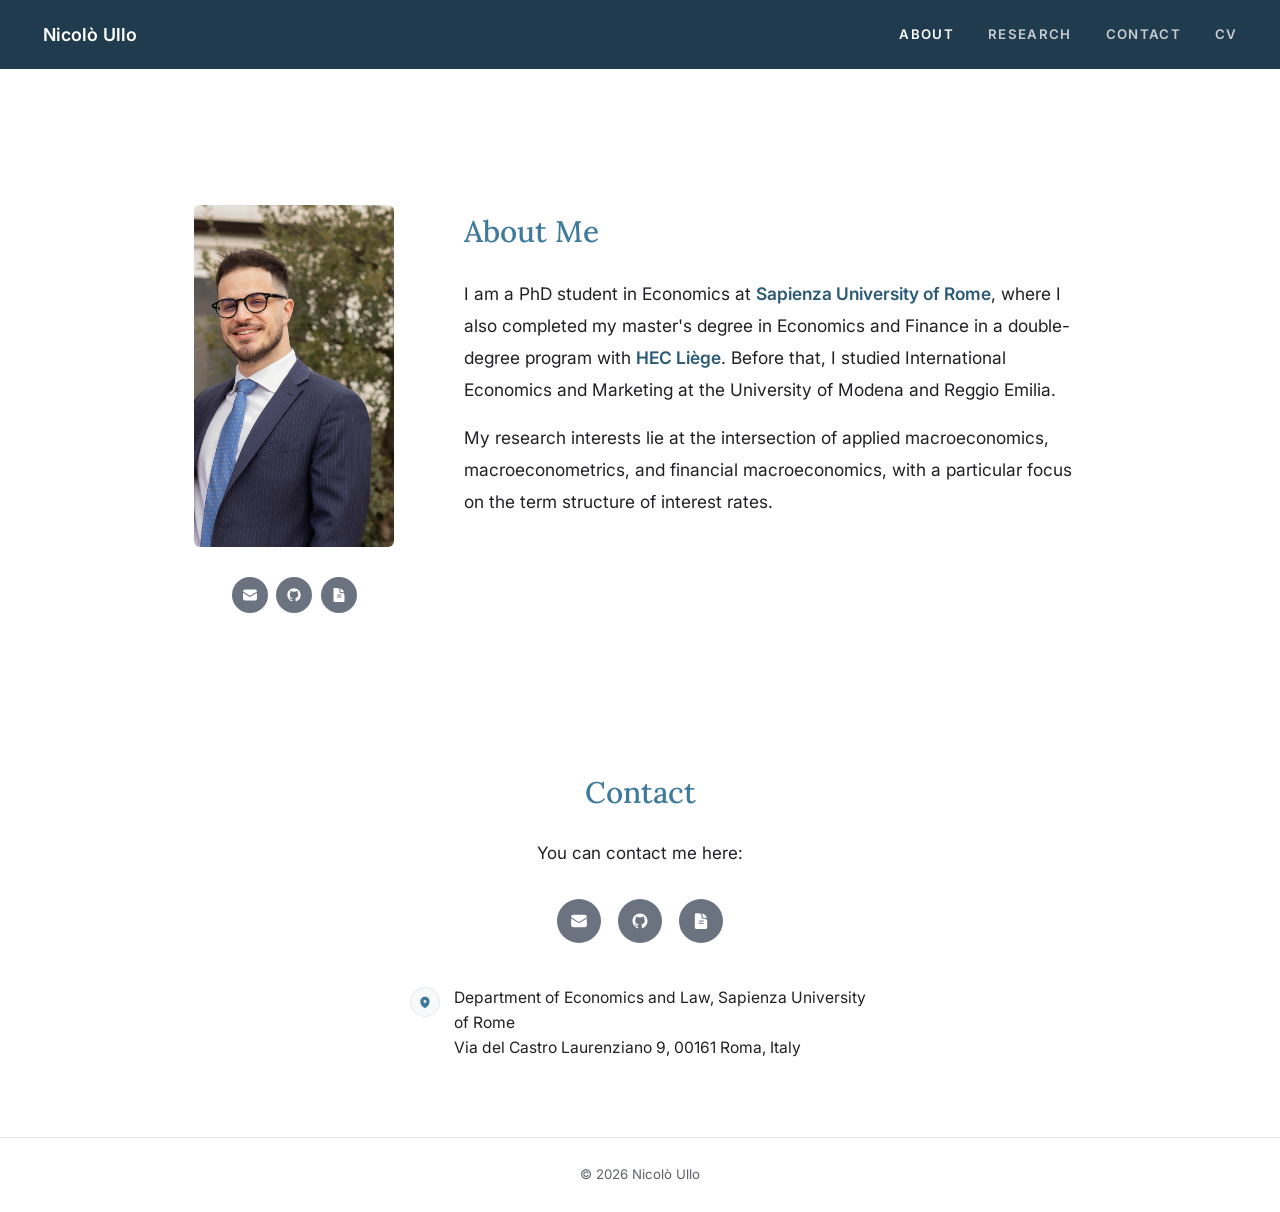
==== commit 1eae9fa7: "Redesign site in Google Sites academic style Restyle index.html and research.html with a slim navy n" ====
--- a/index.html
+++ b/index.html
@@ -4,30 +4,30 @@
   <meta charset="UTF-8" />
   <meta name="viewport" content="width=device-width, initial-scale=1.0" />
   <title>Nicolò Ullo</title>
+  <meta name="robots" content="noimageindex" />
+  <link rel="icon" type="image/svg+xml" href="favicon.svg" />
   <link rel="stylesheet" href="style.css" />
   <link rel="preconnect" href="https://fonts.googleapis.com" />
   <link rel="preconnect" href="https://fonts.gstatic.com" crossorigin />
-  <link href="https://fonts.googleapis.com/css2?family=Inter:wght@300;400;500;600;700&display=swap" rel="stylesheet" />
+  <link href="https://fonts.googleapis.com/css2?family=Inter:wght@300;400;500;600;700&family=Lora:wght@300;400;500;600&display=swap" rel="stylesheet" />
 </head>
 <body>
 
   <!-- ══════════════════════════════════════════
        NAVBAR
   ══════════════════════════════════════════ -->
-  <nav id="navbar">
-    <div class="nav-inner">
-      <a class="nav-brand" href="#">Nicolò Ullo</a>
+  <nav class="navbar">
+    <a class="nav-brand" href="index.html">Nicolò Ullo</a>
 
-      <button class="nav-burger" aria-label="Menu" onclick="this.classList.toggle('active'); document.getElementById('nav-menu').classList.toggle('open')">
-        <span></span><span></span><span></span>
-      </button>
+    <button class="nav-burger" aria-label="Menu" onclick="this.classList.toggle('active'); document.getElementById('nav-menu').classList.toggle('open')">
+      <span></span><span></span><span></span>
+    </button>
 
-      <div class="nav-menu" id="nav-menu">
-        <a href="index.html">About</a>
-        <a href="research.html">Research</a>
-        <a href="#contact">Contact</a>
-        <a href="assets/CV.pdf" target="_blank">CV</a>
-      </div>
+    <div class="nav-menu" id="nav-menu">
+      <a href="index.html" class="nav-active">About</a>
+      <a href="research.html">Research</a>
+      <a href="#contact">Contact</a>
+      <a href="assets/CV.pdf" target="_blank">CV</a>
     </div>
   </nav>
 
@@ -40,12 +40,7 @@
 
         <!-- LEFT: photo + social -->
         <div class="profile-col">
-          <div class="avatar-wrap">
-            <img src="profilefoto.jpg" alt="Nicolò Ullo" class="avatar-img" />
-          </div>
-
-          <h1 class="profile-name">Nicolò Ullo</h1>
-          <p class="profile-role">PhD Student in Economics</p>
+          <img src="profilefoto.jpg" alt="Nicolò Ullo" class="avatar-img" />
 
           <div class="social-row">
             <!-- Email -->
@@ -53,7 +48,7 @@
               <svg xmlns="http://www.w3.org/2000/svg" viewBox="0 0 24 24" fill="currentColor"><path d="M1.5 8.67v8.58a3 3 0 003 3h15a3 3 0 003-3V8.67l-8.928 5.493a3 3 0 01-3.144 0L1.5 8.67z"/><path d="M22.5 6.908V6.75a3 3 0 00-3-3h-15a3 3 0 00-3 3v.158l9.714 5.978a1.5 1.5 0 001.572 0L22.5 6.908z"/></svg>
             </a>
             <!-- GitHub -->
-            <a href="https://github.com/nick310799" target="_blank" class="social-btn" title="GitHub">
+            <a href="https://github.com/nicoloullo" target="_blank" class="social-btn" title="GitHub">
               <svg xmlns="http://www.w3.org/2000/svg" viewBox="0 0 24 24" fill="currentColor"><path fill-rule="evenodd" d="M12 2C6.477 2 2 6.484 2 12.017c0 4.425 2.865 8.18 6.839 9.504.5.092.682-.217.682-.483 0-.237-.008-.868-.013-1.703-2.782.605-3.369-1.343-3.369-1.343-.454-1.158-1.11-1.466-1.11-1.466-.908-.62.069-.608.069-.608 1.003.07 1.531 1.032 1.531 1.032.892 1.53 2.341 1.088 2.91.832.092-.647.35-1.088.636-1.338-2.22-.253-4.555-1.113-4.555-4.951 0-1.093.39-1.988 1.029-2.688-.103-.253-.446-1.272.098-2.65 0 0 .84-.27 2.75 1.026A9.564 9.564 0 0112 6.844c.85.004 1.705.115 2.504.337 1.909-1.296 2.747-1.027 2.747-1.027.546 1.379.202 2.398.1 2.651.64.7 1.028 1.595 1.028 2.688 0 3.848-2.339 4.695-4.566 4.943.359.309.678.92.678 1.855 0 1.338-.012 2.419-.012 2.747 0 .268.18.58.688.482A10.019 10.019 0 0022 12.017C22 6.484 17.522 2 12 2z" clip-rule="evenodd"/></svg>
             </a>
             <!-- CV -->
@@ -65,134 +60,24 @@
 
         <!-- RIGHT: bio only -->
         <div class="bio-col">
+          <h2 class="section-heading">About Me</h2>
           <div class="bio-text">
             <p>
               I am a PhD student in Economics at
-              <a href="https://www.uniroma1.it" target="_blank">Sapienza University of Rome</a>.
-              My research lies at the intersection of
-              applied macroeconomics, macroeconometrics, and financial macroeconomics.
+              <a href="https://www.uniroma1.it" target="_blank">Sapienza University of Rome</a>,
+              where I also completed my master's degree in Economics and Finance in a double-degree
+              program with <a href="https://www.hec.uliege.be" target="_blank">HEC Liège</a>. Before
+              that, I studied International Economics and Marketing at the University of Modena and
+              Reggio Emilia.
             </p>
             <p>
-              I hold a double master's degree from Sapienza University and
-              <a href="https://www.hec.uliege.be" target="_blank">HEC Liège</a>,
-              both awarded with the highest distinction.
+              My research interests lie at the intersection of applied macroeconomics,
+              macroeconometrics, and financial macroeconomics, with a particular focus on the
+              term structure of interest rates.
             </p>
           </div>
         </div><!-- /bio-col -->
       </div><!-- /about-wrap -->
-
-      <!-- Interests + Education below photo+bio row -->
-      <div class="about-bottom">
-
-        <!-- Interests -->
-        <div class="widget-block">
-            <h3 class="widget-title">
-              <svg xmlns="http://www.w3.org/2000/svg" viewBox="0 0 24 24" fill="currentColor" width="18" height="18"><path fill-rule="evenodd" d="M10.788 3.21c.448-1.077 1.976-1.077 2.424 0l2.082 5.007 5.404.433c1.164.093 1.636 1.545.749 2.305l-4.117 3.527 1.257 5.273c.271 1.136-.964 2.033-1.96 1.425L12 18.354 7.373 21.18c-.996.608-2.231-.29-1.96-1.425l1.257-5.273-4.117-3.527c-.887-.76-.415-2.212.749-2.305l5.404-.433 2.082-5.006z" clip-rule="evenodd"/></svg>
-              Interests
-            </h3>
-            <ul class="interest-list">
-              <li>Applied Macroeconomics</li>
-              <li>Macroeconometrics</li>
-              <li>Financial Macroeconomics</li>
-              <li>Term Structure of Interest Rates</li>
-            </ul>
-          </div>
-
-          <!-- Education -->
-          <div class="widget-block">
-            <h3 class="widget-title">
-              <svg xmlns="http://www.w3.org/2000/svg" viewBox="0 0 24 24" fill="currentColor" width="18" height="18"><path d="M11.7 2.805a.75.75 0 01.6 0A60.65 60.65 0 0122.83 8.72a.75.75 0 01-.231 1.337 49.949 49.949 0 00-9.902 3.912l-.003.002-.34.18a.75.75 0 01-.707 0A50.009 50.009 0 007.5 12.174v-.224c0-.131.067-.248.172-.311a54.614 54.614 0 014.653-2.52.75.75 0 00-.65-1.352 56.129 56.129 0 00-4.78 2.589 1.858 1.858 0 00-.859 1.228 49.803 49.803 0 00-4.634-1.527.75.75 0 01-.231-1.337A60.653 60.653 0 0111.7 2.805z"/><path d="M13.06 15.473a48.45 48.45 0 017.666-3.282c.134 1.414.22 2.843.255 4.285a.75.75 0 01-.46.71 47.878 47.878 0 00-8.105 4.342.75.75 0 01-.832 0 47.877 47.877 0 00-8.104-4.342.75.75 0 01-.461-.71c.035-1.442.121-2.87.255-4.286A48.4 48.4 0 016 13.18v1.27a1.5 1.5 0 00-.14 2.508c-.09.38-.222.753-.397 1.11.452.213.901.434 1.346.661a6.729 6.729 0 00.551-1.608 1.5 1.5 0 00.14-2.67v-.645a48.549 48.549 0 013.44 1.668 2.25 2.25 0 002.12 0z"/><path d="M4.462 19.462c.42-.419.753-.89 1-1.394.453.213.902.434 1.347.661a6.743 6.743 0 01-1.286 1.794.75.75 0 11-1.06-1.06z"/></svg>
-              Education
-            </h3>
-            <div class="edu-entries">
-
-              <div class="edu-entry">
-                <div class="edu-icon">
-                  <svg xmlns="http://www.w3.org/2000/svg" viewBox="0 0 24 24" fill="currentColor"><path d="M11.7 2.805a.75.75 0 01.6 0A60.65 60.65 0 0122.83 8.72a.75.75 0 01-.231 1.337 49.949 49.949 0 00-9.902 3.912l-.003.002-.34.18a.75.75 0 01-.707 0A50.009 50.009 0 007.5 12.174v-.224c0-.131.067-.248.172-.311a54.614 54.614 0 014.653-2.52.75.75 0 00-.65-1.352 56.129 56.129 0 00-4.78 2.589 1.858 1.858 0 00-.859 1.228 49.803 49.803 0 00-4.634-1.527.75.75 0 01-.231-1.337A60.653 60.653 0 0111.7 2.805z"/></svg>
-                </div>
-                <div>
-                  <p class="edu-degree">PhD in Economics, 2024–</p>
-                  <p class="edu-school">Sapienza University of Rome</p>
-                </div>
-              </div>
-
-              <div class="edu-entry">
-                <div class="edu-icon">
-                  <svg xmlns="http://www.w3.org/2000/svg" viewBox="0 0 24 24" fill="currentColor"><path d="M11.7 2.805a.75.75 0 01.6 0A60.65 60.65 0 0122.83 8.72a.75.75 0 01-.231 1.337 49.949 49.949 0 00-9.902 3.912l-.003.002-.34.18a.75.75 0 01-.707 0A50.009 50.009 0 007.5 12.174v-.224c0-.131.067-.248.172-.311a54.614 54.614 0 014.653-2.52.75.75 0 00-.65-1.352 56.129 56.129 0 00-4.78 2.589 1.858 1.858 0 00-.859 1.228 49.803 49.803 0 00-4.634-1.527.75.75 0 01-.231-1.337A60.653 60.653 0 0111.7 2.805z"/></svg>
-                </div>
-                <div>
-                  <p class="edu-degree">MSc in Economics and Finance, 2022–2024</p>
-                  <p class="edu-school">Sapienza University of Rome &amp; HEC Liège <span class="edu-tag">Double Degree</span></p>
-                </div>
-              </div>
-
-              <div class="edu-entry">
-                <div class="edu-icon">
-                  <svg xmlns="http://www.w3.org/2000/svg" viewBox="0 0 24 24" fill="currentColor"><path d="M11.7 2.805a.75.75 0 01.6 0A60.65 60.65 0 0122.83 8.72a.75.75 0 01-.231 1.337 49.949 49.949 0 00-9.902 3.912l-.003.002-.34.18a.75.75 0 01-.707 0A50.009 50.009 0 007.5 12.174v-.224c0-.131.067-.248.172-.311a54.614 54.614 0 014.653-2.52.75.75 0 00-.65-1.352 56.129 56.129 0 00-4.78 2.589 1.858 1.858 0 00-.859 1.228 49.803 49.803 0 00-4.634-1.527.75.75 0 01-.231-1.337A60.653 60.653 0 0111.7 2.805z"/></svg>
-                </div>
-                <div>
-                  <p class="edu-degree">BSc in International Economics and Marketing, 2019–2022</p>
-                  <p class="edu-school">University of Modena and Reggio Emilia</p>
-                </div>
-              </div>
-
-            </div>
-          </div>
-
-      </div><!-- /about-bottom -->
-    </div>
-  </section>
-
-  <!-- ══════════════════════════════════════════
-       RESEARCH
-  ══════════════════════════════════════════ -->
-  <section id="research">
-    <div class="container">
-
-      <!-- Work in Progress -->
-      <h2 class="section-title">Work in Progress</h2>
-
-      <div class="pub-card">
-        <div class="pub-body">
-          <div class="pub-tags">
-            <span class="pub-tag tag-wip">Draft v0.2 · March 2026</span>
-          </div>
-          <h3 class="pub-title">Anchoring the Yield Curve Using Federal Funds Futures</h3>
-          <p class="pub-abstract">
-            Fed funds futures provide observable, market-based expectations of future short-term
-            rates. We use them to anchor yield curve forecasts at the short end, where the
-            Expectations Hypothesis holds. This forward-looking anchor is then propagated to the
-            rest of the curve via a tilting procedure, improving on purely backward-looking
-            term-structure models.
-          </p>
-        </div>
-      </div>
-
-      <!-- Working Papers -->
-      <h2 class="section-title" style="margin-top:3rem;">Working Papers</h2>
-      <p class="pub-empty">No working papers yet.</p>
-
-      <!-- Published Papers -->
-      <h2 class="section-title" style="margin-top:3rem;">Published Papers</h2>
-      <p class="pub-empty">No published papers yet.</p>
-
-      <!-- Master Thesis -->
-      <h2 class="section-title" style="margin-top:3rem;">Master Thesis</h2>
-
-      <div class="pub-card">
-        <div class="pub-body">
-          <div class="pub-tags">
-            <span class="pub-tag">Thesis</span>
-            <span class="pub-tag">2024</span>
-          </div>
-          <h3 class="pub-title">The Cyclical Pattern of Productivity: Theory and Empirical Evidence</h3>
-          <p class="pub-abstract">
-            Advisor: Prof. Francesco Nucci (Sapienza University of Rome) ·
-            Co-Advisor: Prof. Lionel Artige (HEC Liège)
-          </p>
-        </div>
-      </div>
-
     </div>
   </section>
 
@@ -200,15 +85,23 @@
        CONTACT
   ══════════════════════════════════════════ -->
   <section id="contact">
-    <div class="container">
-      <h2 class="section-title">Contact</h2>
+    <div class="container contact-plain">
+      <h2 class="section-heading">Contact</h2>
+      <p class="lead">You can contact me here:</p>
+
+      <div class="contact-icons">
+        <a href="mailto:nicolo.ullo@uniroma1.it" class="social-btn" title="Email">
+          <svg xmlns="http://www.w3.org/2000/svg" viewBox="0 0 24 24" fill="currentColor"><path d="M1.5 8.67v8.58a3 3 0 003 3h15a3 3 0 003-3V8.67l-8.928 5.493a3 3 0 01-3.144 0L1.5 8.67z"/><path d="M22.5 6.908V6.75a3 3 0 00-3-3h-15a3 3 0 00-3 3v.158l9.714 5.978a1.5 1.5 0 001.572 0L22.5 6.908z"/></svg>
+        </a>
+        <a href="https://github.com/nicoloullo" target="_blank" class="social-btn" title="GitHub">
+          <svg xmlns="http://www.w3.org/2000/svg" viewBox="0 0 24 24" fill="currentColor"><path fill-rule="evenodd" d="M12 2C6.477 2 2 6.484 2 12.017c0 4.425 2.865 8.18 6.839 9.504.5.092.682-.217.682-.483 0-.237-.008-.868-.013-1.703-2.782.605-3.369-1.343-3.369-1.343-.454-1.158-1.11-1.466-1.11-1.466-.908-.62.069-.608.069-.608 1.003.07 1.531 1.032 1.531 1.032.892 1.53 2.341 1.088 2.91.832.092-.647.35-1.088.636-1.338-2.22-.253-4.555-1.113-4.555-4.951 0-1.093.39-1.988 1.029-2.688-.103-.253-.446-1.272.098-2.65 0 0 .84-.27 2.75 1.026A9.564 9.564 0 0112 6.844c.85.004 1.705.115 2.504.337 1.909-1.296 2.747-1.027 2.747-1.027.546 1.379.202 2.398.1 2.651.64.7 1.028 1.595 1.028 2.688 0 3.848-2.339 4.695-4.566 4.943.359.309.678.92.678 1.855 0 1.338-.012 2.419-.012 2.747 0 .268.18.58.688.482A10.019 10.019 0 0022 12.017C22 6.484 17.522 2 12 2z" clip-rule="evenodd"/></svg>
+        </a>
+        <a href="assets/CV.pdf" target="_blank" class="social-btn" title="Download CV">
+          <svg xmlns="http://www.w3.org/2000/svg" viewBox="0 0 24 24" fill="currentColor"><path fill-rule="evenodd" d="M5.625 1.5H9a3.75 3.75 0 013.75 3.75v1.875c0 1.036.84 1.875 1.875 1.875H16.5a3.75 3.75 0 013.75 3.75v7.875c0 1.035-.84 1.875-1.875 1.875H5.625a1.875 1.875 0 01-1.875-1.875V3.375c0-1.036.84-1.875 1.875-1.875zM9.75 14.25a.75.75 0 000 1.5H15a.75.75 0 000-1.5H9.75zm0-3a.75.75 0 000 1.5H15a.75.75 0 000-1.5H9.75z" clip-rule="evenodd"/><path d="M14.25 5.25a5.23 5.23 0 00-1.279-3.434 9.768 9.768 0 016.963 6.963A5.23 5.23 0 0016.5 7.5h-1.875a.375.375 0 01-.375-.375V5.25z"/></svg>
+        </a>
+      </div>
+
       <div class="contact-block">
-        <div class="contact-item">
-          <div class="contact-icon">
-            <svg xmlns="http://www.w3.org/2000/svg" viewBox="0 0 24 24" fill="currentColor"><path d="M1.5 8.67v8.58a3 3 0 003 3h15a3 3 0 003-3V8.67l-8.928 5.493a3 3 0 01-3.144 0L1.5 8.67z"/><path d="M22.5 6.908V6.75a3 3 0 00-3-3h-15a3 3 0 00-3 3v.158l9.714 5.978a1.5 1.5 0 001.572 0L22.5 6.908z"/></svg>
-          </div>
-          <a href="mailto:nicolo.ullo@uniroma1.it">nicolo.ullo@uniroma1.it</a>
-        </div>
         <div class="contact-item">
           <div class="contact-icon">
             <svg xmlns="http://www.w3.org/2000/svg" viewBox="0 0 24 24" fill="currentColor"><path fill-rule="evenodd" d="M11.54 22.351l.07.04.028.016a.76.76 0 00.723 0l.028-.015.071-.041a16.975 16.975 0 001.144-.742 19.58 19.58 0 002.683-2.282c1.944-2.003 3.5-4.697 3.5-8.336C20 6.03 16.192 3 12 3c-4.19 0-8 3.03-8 8.007 0 3.639 1.556 6.333 3.5 8.336a19.58 19.58 0 002.683 2.282 16.974 16.974 0 001.144.742zM12 13.5a2.5 2.5 0 100-5 2.5 2.5 0 000 5z" clip-rule="evenodd"/></svg>
@@ -221,7 +114,7 @@
 
   <footer>
     <div class="container">
-      <p>© 2026 Nicolò Ullo · Built with HTML &amp; CSS</p>
+      <p>© 2026 Nicolò Ullo</p>
     </div>
   </footer>
 
--- a/style.css
+++ b/style.css
@@ -1,32 +1,31 @@
 /* =============================================
-   TOKENS — light theme
+   TOKENS
    ============================================= */
 :root {
   --bg:        #ffffff;
-  --bg-2:      #f5f7ff;
-  --bg-card:   #ffffff;
-  --border:    #dde3f5;
-  --text:      #111827;
-  --muted:     #6b7280;
-  --accent:    #2056c8;
-  --accent-h:  #1845aa;
-  --navy:      #0f2d6e;
+  --bg-2:      #f7f9fa;
+  --ink:       #202124;
+  --muted:     #5f6368;
+  --accent:    #3d7a9c;
+  --accent-dark: #2a5a76;
+  --border:    #e4e7eb;
   --font:      'Inter', system-ui, -apple-system, sans-serif;
-  --radius:    8px;
-  --shadow:    0 1px 4px rgba(32,86,200,0.08), 0 4px 16px rgba(32,86,200,0.07);
+  --font-serif:'Lora', Georgia, serif;
+  --navy:      #1f3b4d;
+  --radius:    6px;
 }
 
 /* =============================================
    RESET
    ============================================= */
 *, *::before, *::after { box-sizing: border-box; margin: 0; padding: 0; }
-html { scroll-behavior: smooth; font-size: 18px; }
+html { scroll-behavior: smooth; font-size: 17px; }
 
 body {
   font-family: var(--font);
   background: var(--bg);
-  color: var(--text);
-  line-height: 1.8;
+  color: var(--ink);
+  line-height: 1.75;
   -webkit-font-smoothing: antialiased;
 }
 
@@ -44,52 +43,40 @@
 /* =============================================
    NAVBAR
    ============================================= */
-#navbar {
-  position: sticky;
-  top: 0;
-  z-index: 999;
+.navbar {
+  display: flex;
+  align-items: center;
+  justify-content: space-between;
+  padding: 1.1rem 2.5rem;
   background: var(--navy);
-  border-bottom: 1px solid rgba(255,255,255,0.08);
-}
-
-.nav-inner {
-  max-width: 980px;
-  margin: 0 auto;
-  padding: 0 2rem;
-  height: 75px;
-  display: flex;
-  align-items: center;
-  justify-content: space-between;
-  gap: 1rem;
-}
-
-.nav-brand {
-  font-size: 1.25rem;
-  font-weight: 700;
+  position: relative;
+  z-index: 50;
+}
+
+.navbar .nav-brand {
+  font-size: 1.05rem;
+  font-weight: 600;
   color: #ffffff;
   letter-spacing: 0.01em;
-  flex-shrink: 0;
-}
-.nav-brand:hover { color: #a8c4ff; text-decoration: none; }
+}
+.navbar .nav-brand:hover { text-decoration: none; opacity: 0.85; }
 
 .nav-menu {
   display: flex;
-  gap: 0.25rem;
+  align-items: center;
+  gap: 2rem;
 }
 
 .nav-menu a {
-  font-size: 0.875rem;
-  font-weight: 500;
-  color: #b8ccf0;
-  padding: 0.35rem 0.75rem;
-  border-radius: 6px;
-  transition: color 0.15s, background 0.15s;
-}
-.nav-menu a:hover {
-  color: #ffffff;
-  background: rgba(255,255,255,0.1);
-  text-decoration: none;
-}
+  font-size: 0.78rem;
+  font-weight: 600;
+  text-transform: uppercase;
+  letter-spacing: 0.1em;
+  color: rgba(255,255,255,0.75);
+  transition: color 0.15s;
+}
+.nav-menu a:hover { color: #ffffff; text-decoration: none; }
+.nav-menu a.nav-active { color: #ffffff; }
 
 /* hamburger */
 .nav-burger {
@@ -105,52 +92,51 @@
   display: block;
   width: 22px;
   height: 2px;
-  background: #ffffff;
+  background: currentColor;
   border-radius: 2px;
   transition: all 0.25s;
 }
-
-/* =============================================
-   PAGE HEADER (research page)
-   ============================================= */
-.page-header {
-  background: linear-gradient(135deg, var(--accent) 0%, #3a6fd8 100%);
-  padding: 3.5rem 0 3rem;
-  color: #fff;
-}
-.page-header h1 {
-  font-size: 2rem;
+.navbar .nav-burger { color: #ffffff; }
+
+/* =============================================
+   PAGE TITLE (sub-pages)
+   ============================================= */
+.page-title-plain {
+  text-align: center;
+  padding: 4rem 1.5rem 0.5rem;
+}
+.page-title-plain h1 {
+  font-family: var(--font-serif);
+  font-weight: 500;
+  font-size: 2.1rem;
+  letter-spacing: 0.1em;
+  text-transform: uppercase;
+  color: var(--accent);
+}
+.page-title-plain p {
+  margin-top: 0.6rem;
+  font-size: 0.9rem;
+  color: var(--muted);
+}
+
+/* =============================================
+   SECTION COMMON
+   ============================================= */
+section { padding: 4.5rem 0; }
+
+.section-heading {
+  font-family: var(--font-serif);
+  font-weight: 500;
+  font-size: 1.75rem;
+  color: var(--accent);
+  margin-bottom: 1.25rem;
+}
+
+.block-title {
+  font-size: 0.95rem;
   font-weight: 700;
-  margin-bottom: 0.4rem;
-}
-.page-header p {
-  font-size: 0.9rem;
-  opacity: 0.85;
-}
-
-.nav-active {
-  color: #ffffff !important;
-  background: rgba(255,255,255,0.15) !important;
-}
-
-/* =============================================
-   SECTION COMMON
-   ============================================= */
-section {
-  padding: 5rem 0;
-}
-
-section:nth-of-type(even) {
-  background: var(--bg-2);
-}
-
-.section-title {
-  font-size: 1.5rem;
-  font-weight: 700;
-  color: var(--navy);
-  margin-bottom: 2rem;
-  padding-bottom: 0.6rem;
-  border-bottom: 2px solid var(--accent);
+  color: var(--ink);
+  margin-bottom: 1.25rem;
 }
 
 /* =============================================
@@ -160,13 +146,9 @@
   display: flex;
   gap: 3.5rem;
   align-items: flex-start;
-}
-
-.about-bottom {
-  margin-top: 2.5rem;
-}
-
-/* --- LEFT COLUMN --- */
+  padding-top: 3.5rem;
+}
+
 .profile-col {
   display: flex;
   flex-direction: column;
@@ -176,300 +158,133 @@
   text-align: center;
 }
 
-.avatar-wrap {
-  margin-bottom: 1rem;
-}
-
-/* Real photo */
 .avatar-img {
   width: 200px;
   height: auto;
   border-radius: var(--radius);
-}
-
-/* Placeholder (initials) */
-.avatar-placeholder {
-  width: 200px;
-  height: 200px;
-  border-radius: 50%;
-  background: #eef4fb;
-  border: 3px solid var(--border);
-  display: flex;
-  align-items: center;
-  justify-content: center;
-  font-size: 2rem;
-  font-weight: 700;
-  color: var(--accent);
-  letter-spacing: 0.05em;
-}
-
-.profile-name {
-  font-size: 1.25rem;
-  font-weight: 700;
-  color: var(--text);
-  margin-bottom: 0.2rem;
-}
-
-.profile-role {
-  font-size: 0.9rem;
-  color: var(--muted);
   margin-bottom: 1rem;
 }
 
-/* Social icon buttons */
 .social-row {
   display: flex;
   gap: 0.5rem;
   flex-wrap: wrap;
   justify-content: center;
+  margin-top: 0.75rem;
 }
 
 .social-btn {
   display: flex;
   align-items: center;
   justify-content: center;
-  width: 34px;
-  height: 34px;
+  width: 36px;
+  height: 36px;
   border-radius: 50%;
+  background: #6b7280;
+  color: #fff;
+  transition: background 0.15s;
+}
+.social-btn svg { width: 16px; height: 16px; }
+.social-btn:hover { background: var(--accent); text-decoration: none; }
+
+.bio-col { flex: 1; min-width: 0; }
+
+.bio-text {
+  font-size: 1.02rem;
+  color: var(--ink);
+  line-height: 1.85;
+}
+.bio-text p + p { margin-top: 0.9rem; }
+.bio-text a { color: var(--accent-dark); font-weight: 600; }
+
+/* =============================================
+   RESEARCH
+   ============================================= */
+.paper-entry { margin-bottom: 2.25rem; }
+.paper-heading { font-size: 1.02rem; line-height: 1.5; margin-bottom: 0.5rem; }
+.paper-title { color: var(--accent); font-weight: 700; }
+.paper-coauthors { color: var(--ink); font-weight: 400; }
+.paper-meta {
+  display: inline-block;
+  font-size: 0.75rem;
+  font-weight: 600;
+  text-transform: uppercase;
+  letter-spacing: 0.06em;
+  color: var(--muted);
+  margin-bottom: 0.5rem;
+}
+.paper-abstract { font-size: 0.95rem; color: #333; line-height: 1.8; }
+
+/* =============================================
+   CV PAGE-STYLE BUTTON
+   ============================================= */
+.btn-solid {
+  display: inline-block;
   background: var(--accent);
-  border: 1px solid var(--accent);
   color: #fff;
-  transition: background 0.15s, color 0.15s, border-color 0.15s;
-}
-.social-btn svg { width: 16px; height: 16px; }
-.social-btn:hover {
-  background: var(--navy);
-  border-color: var(--navy);
-  color: #fff;
-  text-decoration: none;
-}
-
-/* --- RIGHT COLUMN --- */
-.bio-col {
-  flex: 1;
-  min-width: 0;
-  padding-top: 0.5rem;
-}
-
-.bio-text {
-  font-size: 1.05rem;
-  color: var(--text);
-  line-height: 1.85;
-  margin-bottom: 3.5rem;
-}
-.bio-text p + p { margin-top: 0.9rem; }
-.bio-text a { color: var(--accent); }
-.bio-text a:hover { text-decoration: underline; }
-
-/* Widgets (Interests / Education) */
-.widget-block {
-  margin-bottom: 2rem;
-}
-
-.widget-title {
-  display: flex;
-  align-items: center;
-  gap: 0.5rem;
-  font-size: 0.85rem;
+  font-size: 0.8rem;
   font-weight: 700;
   text-transform: uppercase;
   letter-spacing: 0.08em;
-  color: var(--navy);
-  margin-bottom: 0.85rem;
-}
-.widget-title svg { color: var(--muted); flex-shrink: 0; }
-
-/* Interests list */
-.interest-list {
-  list-style: none;
-  display: flex;
-  flex-wrap: wrap;
-  gap: 0.4rem;
-}
-
-.interest-list li {
-  font-size: 0.9rem;
-  font-weight: 500;
-  background: #fff8e6;
-  color: #b45309;
-  border: 1px solid #fde68a;
-  padding: 0.25rem 0.7rem;
-  border-radius: 20px;
-}
-
-/* Education entries */
-.edu-entries {
+  padding: 0.85rem 2rem;
+  border-radius: 3px;
+  transition: background 0.15s;
+}
+.btn-solid:hover { background: var(--accent-dark); color: #fff; text-decoration: none; }
+
+/* =============================================
+   CONTACT
+   ============================================= */
+.contact-plain { text-align: center; }
+.contact-plain .lead { font-size: 1rem; color: var(--ink); margin-bottom: 1.75rem; }
+
+.contact-icons {
+  display: flex;
+  justify-content: center;
+  gap: 1rem;
+  margin-bottom: 2.5rem;
+}
+.contact-icons .social-btn { width: 44px; height: 44px; }
+.contact-icons .social-btn svg { width: 18px; height: 18px; }
+
+.contact-block {
   display: flex;
   flex-direction: column;
-  gap: 1rem;
-}
-
-.edu-entry {
-  display: flex;
-  gap: 0.85rem;
-  align-items: flex-start;
-}
-
-.edu-icon {
-  flex-shrink: 0;
-  width: 30px;
-  height: 30px;
-  border-radius: 50%;
-  background: #eef4fb;
-  border: 1px solid #c3d9f0;
-  display: flex;
-  align-items: center;
-  justify-content: center;
-  margin-top: 2px;
-}
-.edu-icon svg { width: 14px; height: 14px; color: var(--accent); }
-
-.edu-degree {
-  font-size: 1rem;
-  font-weight: 600;
-  color: var(--text);
-  line-height: 1.4;
-}
-
-.edu-school {
-  font-size: 0.925rem;
-  color: var(--muted);
-}
-
-.edu-honor {
-  font-size: 0.875rem;
-  color: var(--muted);
-  font-style: italic;
-}
-
-.edu-tag {
-  display: inline-block;
-  font-size: 0.7rem;
-  font-style: normal;
-  font-weight: 500;
-  background: #eef4fb;
-  color: var(--accent);
-  border: 1px solid #c3d9f0;
-  padding: 0.05rem 0.45rem;
-  border-radius: 4px;
-  margin-left: 0.3rem;
-  vertical-align: middle;
-}
-
-/* =============================================
-   RESEARCH / PUBLICATIONS
-   ============================================= */
-.pub-card {
-  background: var(--bg-card);
-  border: 1px solid var(--border);
-  border-radius: var(--radius);
-  overflow: hidden;
-  margin-bottom: 1.5rem;
-  box-shadow: var(--shadow);
-  transition: border-color 0.2s, box-shadow 0.2s;
-}
-.pub-card:hover {
-  border-color: var(--accent);
-  box-shadow: 0 4px 24px rgba(29,111,196,0.1);
-}
-
-.pub-body {
-  padding: 1.5rem;
-}
-
-.pub-tags {
-  display: flex;
-  flex-wrap: wrap;
-  gap: 0.4rem;
-  margin-bottom: 0.75rem;
-}
-
-.pub-tag {
-  font-size: 0.72rem;
-  font-weight: 600;
-  text-transform: uppercase;
-  letter-spacing: 0.07em;
-  padding: 0.2rem 0.6rem;
-  border-radius: 4px;
-  background: #eef4fb;
-  color: var(--accent);
-  border: 1px solid #c3d9f0;
-}
-
-.tag-wip {
-  background: #ecfdf5;
-  color: #059669;
-  border-color: #a7f3d0;
-}
-
-.pub-title {
-  font-size: 1.15rem;
-  font-weight: 700;
-  color: var(--text);
-  line-height: 1.4;
-  margin-bottom: 0.65rem;
-}
-
-.pub-abstract {
-  font-size: 0.975rem;
-  color: var(--muted);
-  line-height: 1.8;
-}
-
-.pub-empty {
-  font-size: 0.875rem;
-  color: var(--muted);
-  font-style: italic;
-}
-
-/* =============================================
-   CONTACT
-   ============================================= */
-.contact-block {
-  display: flex;
-  flex-direction: column;
-  gap: 1.25rem;
-}
-
+  gap: 1.1rem;
+  text-align: left;
+  max-width: 460px;
+  margin: 0 auto;
+}
 .contact-item {
   display: flex;
   align-items: flex-start;
   gap: 0.85rem;
-  font-size: 0.9rem;
-  color: var(--text);
+  font-size: 0.92rem;
+  color: var(--ink);
   line-height: 1.6;
 }
-
 .contact-icon {
   flex-shrink: 0;
   width: 30px;
   height: 30px;
   border-radius: 50%;
-  background: #eef4fb;
-  border: 1px solid #c3d9f0;
+  background: var(--bg-2);
+  border: 1px solid var(--border);
   display: flex;
   align-items: center;
   justify-content: center;
   margin-top: 2px;
 }
 .contact-icon svg { width: 14px; height: 14px; color: var(--accent); }
-
-.contact-item a { color: var(--accent); }
-.contact-item a:hover { text-decoration: underline; }
+.contact-item a { color: var(--accent-dark); font-weight: 600; }
 
 /* =============================================
    FOOTER
    ============================================= */
 footer {
-  background: var(--navy);
-  border-top: 1px solid rgba(255,255,255,0.08);
+  border-top: 1px solid var(--border);
   padding: 1.5rem 0;
 }
-
-footer p {
-  color: #7a9acc;
-}
-
 footer p {
   text-align: center;
   font-size: 0.78rem;
@@ -485,31 +300,25 @@
     gap: 2rem;
     align-items: center;
   }
-  .profile-col {
-    width: 100%;
-  }
-  .avatar-placeholder {
-    width: 150px;
-    height: 150px;
-  }
-  .avatar-img {
-    width: 180px;
-    height: auto;
-  }
+  .profile-col { width: 100%; }
+  .avatar-img { width: 180px; height: auto; }
+
+  .navbar { padding: 1.25rem 1.5rem; }
 
   .nav-menu {
     display: none;
     position: absolute;
-    top: 60px;
+    top: 64px;
     left: 0; right: 0;
     flex-direction: column;
+    align-items: flex-start;
     background: var(--bg);
     border-bottom: 1px solid var(--border);
     padding: 1rem 1.5rem;
-    gap: 0.25rem;
+    gap: 0.75rem;
     box-shadow: 0 4px 12px rgba(0,0,0,0.08);
   }
   .nav-menu.open { display: flex; }
-  .nav-menu a { font-size: 1rem; padding: 0.5rem 0.5rem; }
+  .nav-menu a { color: var(--ink) !important; font-size: 0.85rem; }
   .nav-burger { display: flex; }
 }
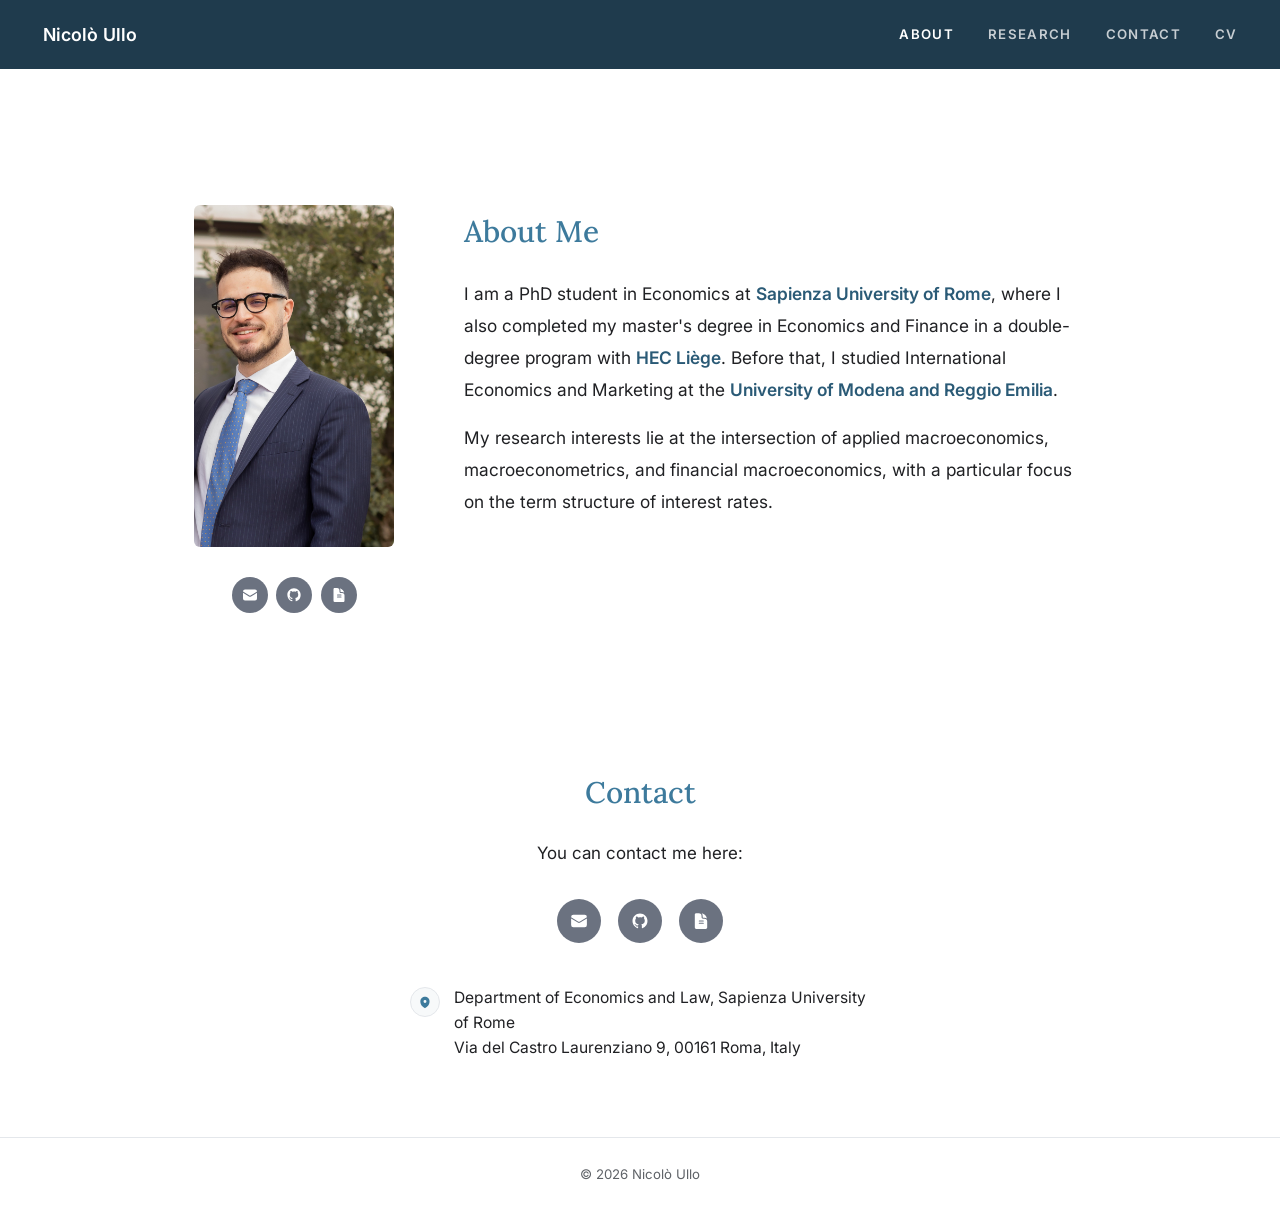
==== commit 311ba84a: "Link University of Modena and Reggio Emilia in bio Co-Authored-By: Claude Sonnet 5 <noreply@anthropi" ====
--- a/index.html
+++ b/index.html
@@ -67,8 +67,8 @@
               <a href="https://www.uniroma1.it" target="_blank">Sapienza University of Rome</a>,
               where I also completed my master's degree in Economics and Finance in a double-degree
               program with <a href="https://www.hec.uliege.be" target="_blank">HEC Liège</a>. Before
-              that, I studied International Economics and Marketing at the University of Modena and
-              Reggio Emilia.
+              that, I studied International Economics and Marketing at the
+              <a href="https://www.unimore.it" target="_blank">University of Modena and Reggio Emilia</a>.
             </p>
             <p>
               My research interests lie at the intersection of applied macroeconomics,
